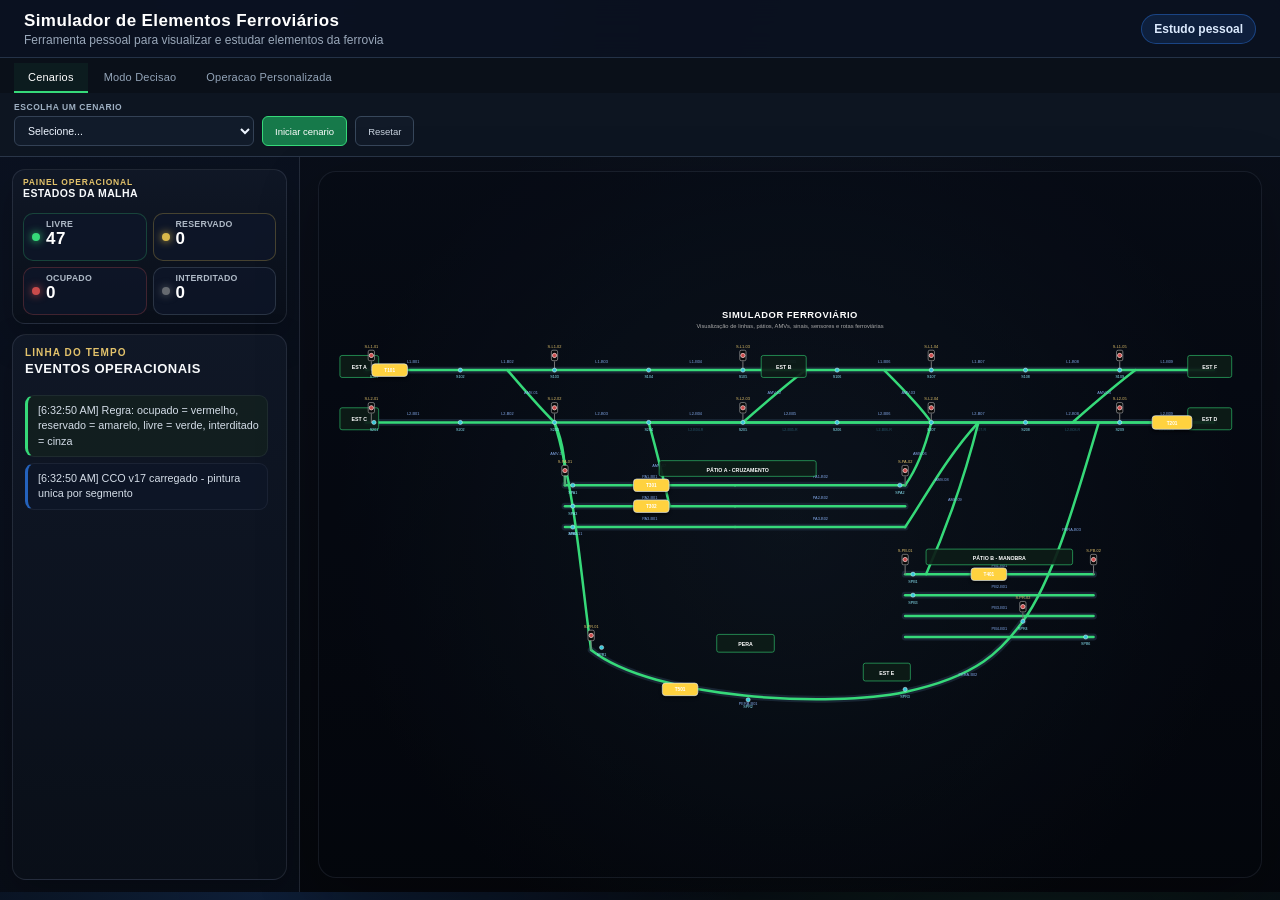
==== index.html @ 164c9b81 "Ajuste no layout de pera" ====
<!DOCTYPE html>
<html lang="pt-br">
<head>
  <meta charset="UTF-8">
  <meta name="viewport" content="width=device-width, initial-scale=1.0">
  <title>Simulador de Elementos Ferroviários</title>
  <link rel="stylesheet" href="./css/cco.css?v=51">
</head>
<body>
<header class="cco-header">
  <div class="brand-block">
    <h1>Simulador de Elementos Ferroviários</h1>
    <span class="subtitle">Ferramenta pessoal para visualizar e estudar elementos da ferrovia</span>
  </div>
  <div class="app-badge">Estudo pessoal</div>
</header>

<section class="operation-hub" aria-label="Modos de operacao">
  <nav class="mode-tabs" role="tablist" aria-label="Modos do simulador">
    <button type="button" class="mode-tab active" data-mode-tab="cenarios" role="tab" aria-selected="true">Cenarios</button>
    <button type="button" class="mode-tab" data-mode-tab="decisao" role="tab" aria-selected="false">Modo Decisao</button>
    <button type="button" class="mode-tab" data-mode-tab="livre" role="tab" aria-selected="false">Operacao Personalizada</button>
  </nav>

  <div class="mode-panel active" data-mode-panel="cenarios">
    <label class="operation-field operation-field--wide">
      <span>Escolha um cenario</span>
      <select id="scenario-select">
        <option value="">Selecione...</option>
        <option value="cruzamento">Encontro de trens</option>
        <option value="ultrapassagem">Linha dupla</option>
        <option value="falha_amv">Falha AMV</option>
        <option value="pera">Retorno pera</option>
        <option value="saida_patio">Saida patio livre</option>
        <option value="terminal">Manobra Patio B</option>
        <option value="manutencao">Janela manutencao</option>
        <option value="comboio_longo">Comboio longo</option>
        <option value="fila_terminal">Fila de recebimento no terminal</option>
        <option value="cruzamento_patio_b">Cruzamento e manobra no Patio B</option>
        <option value="circulacao_paralela">Circulacao paralela de cargas</option>
        <option value="regulacao_pera">Regulacao pela pera operacional</option>
      </select>
    </label>
    <button type="button" class="operation-primary" id="run-scenario">Iniciar cenario</button>
    <button type="button" class="operation-secondary" data-action="reset">Resetar</button>
  </div>

  <div class="mode-panel" data-mode-panel="decisao">
    <label class="operation-field operation-field--wide">
      <span>Escolha uma missao</span>
      <select id="mission-select">
        <option value="">Selecione...</option>
        <option value="cruzamento_decisao">Missao 1 - Encontro operacional no Patio A</option>
        <option value="prioridade_exportacao">Missao 2 - Prioridade de exportacao</option>
        <option value="falha_amv_decisao">Missao 3 - Falha de AMV e contingencia</option>
        <option value="janela_manutencao_decisao">Missao 4 - Janela de manutencao</option>
        <option value="fila_terminal_decisao">Missao 5 - Fila no terminal</option>
      </select>
    </label>
    <button type="button" class="operation-primary" id="run-mission">Iniciar missao</button>
    <button type="button" class="operation-secondary" data-action="reset-missao">Resetar missao</button>
  </div>

  <div class="mode-panel mode-panel--custom" data-mode-panel="livre">
    <div class="custom-intro">
      <strong>Operacao Personalizada</strong>
      <span>Configure dois trens, velocidade e rota. O despacho so comeca quando voce clicar em iniciar.</span>
    </div>
    <div class="custom-trains-grid">
      <fieldset class="custom-train-card">
        <legend>Trem 1</legend>
        <label class="operation-field"><span>Nome do trem</span><input id="custom-train-1-name" type="text" value="T201" maxlength="12"></label>
        <label class="operation-field"><span>Velocidade</span><select id="custom-train-1-speed"><option value="0.70">Lenta</option><option value="1" selected>Normal</option><option value="1.30">Rapida</option></select></label>
        <label class="operation-field operation-field--wide"><span>Rota</span><select id="custom-train-1-route"></select></label>
      </fieldset>
      <fieldset class="custom-train-card">
        <legend>Trem 2</legend>
        <label class="operation-field"><span>Nome do trem</span><input id="custom-train-2-name" type="text" value="T301" maxlength="12"></label>
        <label class="operation-field"><span>Velocidade</span><select id="custom-train-2-speed"><option value="0.70">Lenta</option><option value="1" selected>Normal</option><option value="1.30">Rapida</option></select></label>
        <label class="operation-field operation-field--wide"><span>Rota</span><select id="custom-train-2-route"></select></label>
      </fieldset>
    </div>
    <div class="custom-actions">
      <button type="button" class="operation-primary" id="run-custom-operation">Iniciar operacao</button>
      <button type="button" class="operation-secondary" id="reset-custom-operation">Limpar</button>
      <span id="custom-operation-message" role="status" aria-live="polite"></span>
    </div>
  </div>
</section>
<main class="cco-main">
  <aside class="event-console" aria-label="Eventos operacionais">
    <div class="console-summary">
      <div class="panel-title-row">
        <span class="panel-kicker">Painel operacional</span>
        <strong>Estados da malha</strong>
      </div>
      <div class="state-dashboard">
        <div class="state-card state-card--free"><div class="state-card-icon"></div><div><span class="state-card-label">Livre</span><strong id="state-count-free">0</strong></div></div>
        <div class="state-card state-card--reserved"><div class="state-card-icon"></div><div><span class="state-card-label">Reservado</span><strong id="state-count-reserved">0</strong></div></div>
        <div class="state-card state-card--busy"><div class="state-card-icon"></div><div><span class="state-card-label">Ocupado</span><strong id="state-count-busy">0</strong></div></div>
        <div class="state-card state-card--off"><div class="state-card-icon"></div><div><span class="state-card-label">Interditado</span><strong id="state-count-off">0</strong></div></div>
      </div>
      <div class="state-legend">
        <span><i class="state-dot state-free"></i> Bloco liberado para circulação</span>
        <span><i class="state-dot state-reserved"></i> Rota autorizada aguardando trem</span>
        <span><i class="state-dot state-busy"></i> Trem ocupando o bloco</span>
        <span><i class="state-dot state-off"></i> Falha, bloqueio ou manutenção</span>
      </div>
    </div>
    <div class="event-feed">
      <div class="panel-title-row">
        <span class="panel-kicker">Linha do tempo</span>
        <strong>Eventos operacionais</strong>
      </div>
      <ul id="event-list"></ul>
    </div>
  </aside>
<section class="synoptic-panel">
<svg id="cco-realista-svg" viewBox="0 0 1800 850" xmlns="http://www.w3.org/2000/svg">
  <defs>
    <filter id="glow-soft-green" x="-60%" y="-60%" width="220%" height="220%"><feGaussianBlur stdDeviation="1.2" result="blur"/><feMerge><feMergeNode in="blur"/><feMergeNode in="SourceGraphic"/></feMerge></filter>
    <filter id="glow-soft-red" x="-60%" y="-60%" width="220%" height="220%"><feGaussianBlur stdDeviation=".9" result="blur"/><feMerge><feMergeNode in="blur"/><feMergeNode in="SourceGraphic"/></feMerge></filter>
  </defs>
  <text x="900" y="30" text-anchor="middle" style="fill:#fff;font-size:18px;font-weight:bold;letter-spacing:1px">SIMULADOR FERROVIÁRIO</text>
  <text x="900" y="50" text-anchor="middle" style="fill:#aaa;font-size:11px">Visualização de linhas, pátios, AMVs, sinais, sensores e rotas ferroviárias</text>
  <g id="track-base-layer">
    <line class="track-base" x1="90" y1="130" x2="1710" y2="130"/>
    <line class="track-base" x1="90" y1="230" x2="1710" y2="230"/>
    <line class="track-base" x1="470" y1="350" x2="1120" y2="350"/>
    <line class="track-base" x1="470" y1="390" x2="1120" y2="390"/>
    <line class="track-base" x1="470" y1="430" x2="1120" y2="430"/>
    <line class="track-base" x1="1120" y1="520" x2="1480" y2="520"/>
    <line class="track-base" x1="1120" y1="560" x2="1480" y2="560"/>
    <line class="track-base" x1="1120" y1="600" x2="1480" y2="600"/>
    <line class="track-base" x1="1120" y1="640" x2="1480" y2="640"/>
    <path class="track-base" d="M 520 665 C 640 760, 980 775, 1120 745"/>
    <path class="track-base" d="M 1120 745 C 1260 715, 1305 665, 1345 610"/>
  </g>
  <g id="track-segments">
    <line id="SEG-L1-B01" class="segment" x1="90" y1="130" x2="270" y2="130"/><text class="block-label" x="180" y="116">L1-B01</text>
    <line id="SEG-L1-B02" class="segment" x1="270" y1="130" x2="450" y2="130"/><text class="block-label" x="360" y="116">L1-B02</text>
    <line id="SEG-L1-B03" class="segment" x1="450" y1="130" x2="630" y2="130"/><text class="block-label" x="540" y="116">L1-B03</text>
    <line id="SEG-L1-B04" class="segment" x1="630" y1="130" x2="810" y2="130"/><text class="block-label" x="720" y="116">L1-B04</text>
    <line id="SEG-L1-B05" class="segment" x1="810" y1="130" x2="990" y2="130"/><text class="block-label" x="900" y="116">L1-B05</text>
    <line id="SEG-L1-B06" class="segment" x1="990" y1="130" x2="1170" y2="130"/><text class="block-label" x="1080" y="116">L1-B06</text>
    <line id="SEG-L1-B07" class="segment" x1="1170" y1="130" x2="1350" y2="130"/><text class="block-label" x="1260" y="116">L1-B07</text>
    <line id="SEG-L1-B08" class="segment" x1="1350" y1="130" x2="1530" y2="130"/><text class="block-label" x="1440" y="116">L1-B08</text>
    <line id="SEG-L1-B09" class="segment" x1="1530" y1="130" x2="1710" y2="130"/><text class="block-label" x="1620" y="116">L1-B09</text>

    <line id="SEG-L2-B01" class="segment" x1="90" y1="230" x2="270" y2="230"/><text class="block-label" x="180" y="216">L2-B01</text>
    <line id="SEG-L2-B02" class="segment" x1="270" y1="230" x2="450" y2="230"/><text class="block-label" x="360" y="216">L2-B02</text>
    <line id="SEG-L2-B03" class="segment" x1="450" y1="230" x2="630" y2="230"/><text class="block-label" x="540" y="216">L2-B03</text>
    <line id="SEG-L2-B04" class="segment" x1="630" y1="230" x2="810" y2="230"/><text class="block-label" x="720" y="216">L2-B04</text>
    <line id="SEG-L2-B05" class="segment" x1="810" y1="230" x2="990" y2="230"/><text class="block-label" x="900" y="216">L2-B05</text>
    <line id="SEG-L2-B06" class="segment" x1="990" y1="230" x2="1170" y2="230"/><text class="block-label" x="1080" y="216">L2-B06</text>
    <line id="SEG-L2-B07" class="segment" x1="1170" y1="230" x2="1350" y2="230"/><text class="block-label" x="1260" y="216">L2-B07</text>
    <line id="SEG-L2-B08" class="segment" x1="1350" y1="230" x2="1530" y2="230"/><text class="block-label" x="1440" y="216">L2-B08</text>
    <line id="SEG-L2-B09" class="segment" x1="1530" y1="230" x2="1710" y2="230"/><text class="block-label" x="1620" y="216">L2-B09</text>

    <line id="SEG-PA1-B01" class="segment" x1="470" y1="350" x2="795" y2="350"/><text class="block-label" x="632" y="336">PA1-B01</text>
    <line id="SEG-PA1-B02" class="segment" x1="795" y1="350" x2="1120" y2="350"/><text class="block-label" x="958" y="336">PA1-B02</text>
    <line id="SEG-PA2-B01" class="segment" x1="470" y1="390" x2="795" y2="390"/><text class="block-label" x="632" y="376">PA2-B01</text>
    <line id="SEG-PA2-B02" class="segment" x1="795" y1="390" x2="1120" y2="390"/><text class="block-label" x="958" y="376">PA2-B02</text>
    <line id="SEG-PA3-B01" class="segment" x1="470" y1="430" x2="795" y2="430"/><text class="block-label" x="632" y="416">PA3-B01</text>
    <line id="SEG-PA3-B02" class="segment" x1="795" y1="430" x2="1120" y2="430"/><text class="block-label" x="958" y="416">PA3-B02</text>

    <line id="SEG-PB1-B01" class="segment" x1="1120" y1="520" x2="1480" y2="520"/><text class="block-label" x="1300" y="506">PB1-B01</text>
    <line id="SEG-PB2-B01" class="segment" x1="1120" y1="560" x2="1480" y2="560"/><text class="block-label" x="1300" y="546">PB2-B01</text>
    <line id="SEG-PB3-B01" class="segment" x1="1120" y1="600" x2="1480" y2="600"/><text class="block-label" x="1300" y="586">PB3-B01</text>
    <line id="SEG-PB4-B01" class="segment" x1="1120" y1="640" x2="1480" y2="640"/><text class="block-label" x="1300" y="626">PB4-B01</text>


    <!-- Segmentos reversos da Linha 2 para cenarios de cruzamento em sentido contrario -->
    <line id="SEG-L2-B04-R" class="segment reverse-segment" x1="810" y1="230" x2="630" y2="230"/><text class="block-label reverse-label" x="720" y="246">L2-B04-R</text>
    <line id="SEG-L2-B05-R" class="segment reverse-segment" x1="990" y1="230" x2="810" y2="230"/><text class="block-label reverse-label" x="900" y="246">L2-B05-R</text>
    <line id="SEG-L2-B06-R" class="segment reverse-segment" x1="1170" y1="230" x2="990" y2="230"/><text class="block-label reverse-label" x="1080" y="246">L2-B06-R</text>
    <line id="SEG-L2-B07-R" class="segment reverse-segment" x1="1350" y1="230" x2="1170" y2="230"/><text class="block-label reverse-label" x="1260" y="246">L2-B07-R</text>
    <line id="SEG-L2-B08-R" class="segment reverse-segment" x1="1530" y1="230" x2="1350" y2="230"/><text class="block-label reverse-label" x="1440" y="246">L2-B08-R</text>
    <line id="SEG-L2-B09-R" class="segment reverse-segment" x1="1710" y1="230" x2="1530" y2="230"/><text class="block-label reverse-label" x="1620" y="246">L2-B09-R</text>
    <path id="SEG-PERA-B01" class="segment" d="M 520 665 C 640 760, 980 775, 1120 745"/><text class="block-label" x="820" y="770">PERA-B01</text>
    <path id="SEG-PERA-B02" class="segment" d="M 1120 745 C 1260 715, 1305 665, 1345 610"/><text class="block-label" x="1240" y="715">PERA-B02</text>
    <path id="SEG-PERA-B03" class="segment" d="M 1345 610 C 1400 535, 1440 400, 1490 230"/><text class="block-label" x="1438" y="438">PERA-B03</text>
  </g>
  <g id="amv-layer">
    <path id="SEG-AMV-01" class="amv" d="M 360 130 C 390 165, 420 200, 450 230"/><text class="block-label" x="405" y="175">AMV-01</text>
    <path id="SEG-AMV-02" class="amv" d="M 810 230 C 850 195, 890 160, 930 130"/><text class="block-label" x="870" y="175">AMV-02</text>
    <path id="SEG-AMV-03" class="amv" d="M 1080 130 C 1115 165, 1150 200, 1170 230"/><text class="block-label" x="1126" y="175">AMV-03</text>
    <path id="SEG-AMV-04" class="amv" d="M 1440 230 C 1480 195, 1520 160, 1560 130"/><text class="block-label" x="1500" y="175">AMV-04</text>
    <path id="SEG-AMV-05" class="amv" d="M 450 230 C 470 275, 470 315, 470 350"/><text class="block-label" x="455" y="292">AMV-05</text>
    <path id="SEG-AMV-06" class="amv" d="M 1120 350 C 1145 315, 1160 270, 1170 230"/><text class="block-label" x="1148" y="292">AMV-06</text>
    <path id="SEG-AMV-07" class="amv" d="M 630 230 C 645 285, 660 345, 670 390"/><text class="block-label" x="650" y="315">AMV-07</text>
    <path id="SEG-AMV-08" class="amv" d="M 1120 430 C 1160 370, 1200 295, 1260 230"/><text class="block-label" x="1190" y="342">AMV-08</text>
    <path id="SEG-AMV-09" class="amv" d="M 1260 230 C 1235 330, 1200 430, 1160 520"/><text class="block-label" x="1215" y="380">AMV-09</text>
    <path id="SEG-AMV-11" class="amv" d="M 450 230 C 490 365, 500 520, 520 665"/><text class="block-label" x="490" y="445">AMV-11</text>
  </g>
  <g id="station-layer">
    <rect class="station-box" x="40" y="102" width="74" height="42"/><text class="station-text" x="77" y="128">EST A</text>
    <rect class="station-box" x="845" y="102" width="86" height="42"/><text class="station-text" x="888" y="128">EST B</text>
    <rect class="station-box" x="1660" y="102" width="84" height="42"/><text class="station-text" x="1702" y="128">EST F</text>
    <rect class="station-box" x="40" y="202" width="74" height="42"/><text class="station-text" x="77" y="228">EST C</text>
    <rect class="station-box" x="1660" y="202" width="84" height="42"/><text class="station-text" x="1702" y="228">EST D</text>
    <rect class="station-box" x="650" y="303" width="300" height="30"/><text class="station-text" x="800" y="324">PÁTIO A - CRUZAMENTO</text>
    <rect class="station-box" x="1160" y="472" width="280" height="30"/><text class="station-text" x="1300" y="493">PÁTIO B - MANOBRA</text>
    <rect class="station-box" x="760" y="635" width="110" height="34"/><text class="station-text" x="815" y="657">PERA</text>
    <rect class="station-box" x="1040" y="690" width="90" height="34"/><text class="station-text" x="1085" y="712">EST E</text>
  </g>
    <g id="signal-layer">
    <g transform="translate(100,102)"><line class="signal-mast" x1="0" y1="12" x2="0" y2="28"/><rect class="signal-head" x="-6" y="-10" width="12" height="20" rx="3"/><circle id="S-L1-01" class="signal-lamp" cx="0" cy="0" r="4"/><text class="signal-label" x="0" y="-15">S-L1-01</text></g>
    <g transform="translate(450,102)"><line class="signal-mast" x1="0" y1="12" x2="0" y2="28"/><rect class="signal-head" x="-6" y="-10" width="12" height="20" rx="3"/><circle id="S-L1-02" class="signal-lamp" cx="0" cy="0" r="4"/><text class="signal-label" x="0" y="-15">S-L1-02</text></g>
    <g transform="translate(810,102)"><line class="signal-mast" x1="0" y1="12" x2="0" y2="28"/><rect class="signal-head" x="-6" y="-10" width="12" height="20" rx="3"/><circle id="S-L1-03" class="signal-lamp" cx="0" cy="0" r="4"/><text class="signal-label" x="0" y="-15">S-L1-03</text></g>
    <g transform="translate(1170,102)"><line class="signal-mast" x1="0" y1="12" x2="0" y2="28"/><rect class="signal-head" x="-6" y="-10" width="12" height="20" rx="3"/><circle id="S-L1-04" class="signal-lamp" cx="0" cy="0" r="4"/><text class="signal-label" x="0" y="-15">S-L1-04</text></g>
    <g transform="translate(1530,102)"><line class="signal-mast" x1="0" y1="12" x2="0" y2="28"/><rect class="signal-head" x="-6" y="-10" width="12" height="20" rx="3"/><circle id="S-L1-05" class="signal-lamp" cx="0" cy="0" r="4"/><text class="signal-label" x="0" y="-15">S-L1-05</text></g>
    <g transform="translate(100,202)"><line class="signal-mast" x1="0" y1="12" x2="0" y2="28"/><rect class="signal-head" x="-6" y="-10" width="12" height="20" rx="3"/><circle id="S-L2-01" class="signal-lamp" cx="0" cy="0" r="4"/><text class="signal-label" x="0" y="-15">S-L2-01</text></g>
    <g transform="translate(450,202)"><line class="signal-mast" x1="0" y1="12" x2="0" y2="28"/><rect class="signal-head" x="-6" y="-10" width="12" height="20" rx="3"/><circle id="S-L2-02" class="signal-lamp" cx="0" cy="0" r="4"/><text class="signal-label" x="0" y="-15">S-L2-02</text></g>
    <g transform="translate(810,202)"><line class="signal-mast" x1="0" y1="12" x2="0" y2="28"/><rect class="signal-head" x="-6" y="-10" width="12" height="20" rx="3"/><circle id="S-L2-03" class="signal-lamp" cx="0" cy="0" r="4"/><text class="signal-label" x="0" y="-15">S-L2-03</text></g>
    <g transform="translate(1170,202)"><line class="signal-mast" x1="0" y1="12" x2="0" y2="28"/><rect class="signal-head" x="-6" y="-10" width="12" height="20" rx="3"/><circle id="S-L2-04" class="signal-lamp" cx="0" cy="0" r="4"/><text class="signal-label" x="0" y="-15">S-L2-04</text></g>
    <g transform="translate(1530,202)"><line class="signal-mast" x1="0" y1="12" x2="0" y2="28"/><rect class="signal-head" x="-6" y="-10" width="12" height="20" rx="3"/><circle id="S-L2-05" class="signal-lamp" cx="0" cy="0" r="4"/><text class="signal-label" x="0" y="-15">S-L2-05</text></g>
    <g transform="translate(470,322)"><line class="signal-mast" x1="0" y1="12" x2="0" y2="28"/><rect class="signal-head" x="-6" y="-10" width="12" height="20" rx="3"/><circle id="S-PA-01" class="signal-lamp" cx="0" cy="0" r="4"/><text class="signal-label" x="0" y="-15">S-PA-01</text></g>
    <g transform="translate(1120,322)"><line class="signal-mast" x1="0" y1="12" x2="0" y2="28"/><rect class="signal-head" x="-6" y="-10" width="12" height="20" rx="3"/><circle id="S-PA-02" class="signal-lamp" cx="0" cy="0" r="4"/><text class="signal-label" x="0" y="-15">S-PA-02</text></g>
    <g transform="translate(1120,492)"><line class="signal-mast" x1="0" y1="12" x2="0" y2="28"/><rect class="signal-head" x="-6" y="-10" width="12" height="20" rx="3"/><circle id="S-PB-01" class="signal-lamp" cx="0" cy="0" r="4"/><text class="signal-label" x="0" y="-15">S-PB-01</text></g>
    <g transform="translate(1480,492)"><line class="signal-mast" x1="0" y1="12" x2="0" y2="28"/><rect class="signal-head" x="-6" y="-10" width="12" height="20" rx="3"/><circle id="S-PB-02" class="signal-lamp" cx="0" cy="0" r="4"/><text class="signal-label" x="0" y="-15">S-PB-02</text></g>
    <g transform="translate(520,637)"><line class="signal-mast" x1="0" y1="12" x2="0" y2="28"/><rect class="signal-head" x="-6" y="-10" width="12" height="20" rx="3"/><circle id="S-PR-01" class="signal-lamp" cx="0" cy="0" r="4"/><text class="signal-label" x="0" y="-15">S-PR-01</text></g>
    <g transform="translate(1345,582)"><line class="signal-mast" x1="0" y1="12" x2="0" y2="28"/><rect class="signal-head" x="-6" y="-10" width="12" height="20" rx="3"/><circle id="S-PR-02" class="signal-lamp" cx="0" cy="0" r="4"/><text class="signal-label" x="0" y="-15">S-PR-02</text></g>
  </g>
  <g id="sensor-layer"></g>
  <script><![CDATA[
    const sg=document.currentScript.previousElementSibling;
    const pts=[[105,130,'S101'],[270,130,'S102'],[450,130,'S103'],[630,130,'S104'],[810,130,'S105'],[990,130,'S106'],[1170,130,'S107'],[1350,130,'S108'],[1530,130,'S109'],[105,230,'S201'],[270,230,'S202'],[450,230,'S203'],[630,230,'S204'],[810,230,'S205'],[990,230,'S206'],[1170,230,'S207'],[1350,230,'S208'],[1530,230,'S209'],[485,350,'SPA1'],[1110,350,'SPA2'],[485,390,'SPA3'],[485,430,'SPA5'],[1135,520,'SPB1'],[1135,560,'SPB3'],[1465,640,'SPB6'],[540,660,'SPR1'],[820,760,'SPR2'],[1120,740,'SPR3'],[1345,610,'SPR4']];
    pts.forEach(p=>{ const c=document.createElementNS('http://www.w3.org/2000/svg','circle'); c.setAttribute('class','sensor'); c.setAttribute('cx',p[0]); c.setAttribute('cy',p[1]); c.setAttribute('r','4'); const t=document.createElementNS('http://www.w3.org/2000/svg','text'); t.setAttribute('class','sensor-label'); t.setAttribute('x',p[0]); t.setAttribute('y',p[1]+16); t.textContent=p[2]; sg.append(c,t); });
  ]]></script>
  <g id="train-layer">
    <g id="TRAIN-T101" class="train freight-priority" transform="translate(135,130)">
      <rect class="train-loco" x="-34" y="-12" width="68" height="24" rx="6"/>
      <text class="train-text" x="0" y="4">T101</text>
    </g>
    <g id="TRAIN-T201" class="train freight-heavy" transform="translate(1630,230)">
      <rect class="train-loco" x="-38" y="-13" width="76" height="26" rx="6"/>
      <text class="train-text" x="0" y="4">T201</text>
    </g>
    <g id="TRAIN-T301" class="train freight-yard" transform="translate(635,350)">
      <rect class="train-loco" x="-34" y="-12" width="68" height="24" rx="6"/>
      <text class="train-text" x="0" y="4">T301</text>
    </g>
    <g id="TRAIN-T302" class="train freight-yard" transform="translate(635,390)">
      <rect class="train-loco" x="-34" y="-12" width="68" height="24" rx="6"/>
      <text class="train-text" x="0" y="4">T302</text>
    </g>
    <g id="TRAIN-T401" class="train freight-heavy" transform="translate(1280,520)">
      <rect class="train-loco" x="-34" y="-12" width="68" height="24" rx="6"/>
      <text class="train-text" x="0" y="4">T401</text>
    </g>
    <g id="TRAIN-T501" class="train freight-return" transform="translate(690,740)">
      <rect class="train-loco" x="-34" y="-12" width="68" height="24" rx="6"/>
      <text class="train-text" x="0" y="4">T501</text>
    </g>
  </g>
</svg>
</section>

</main>
<script src="./js/cco.js?v=51"></script>
<script src="./js/decisions.js?v=51"></script>
</body>
</html>
---- css/cco.css ----
* { margin: 0; padding: 0; box-sizing: border-box; }
:root{
  --bg:#060707; --panel:#101214; --panel2:#090a0b; --line-base:#16232c;
  --livre:#36d979; --reservado:#d9b84a; --ocupado:#c94b4b; --indisp:#666a70;
  --sensor:#37c7d9; --txt:#e8ecef; --muted:#9aa6ad;
}
body { background: var(--bg); color: var(--txt); font-family: "Segoe UI", Inter, Arial, sans-serif; overflow:hidden; }
.cco-header { height:44px; background:#0d0f10; border-bottom:1px solid #30363a; display:flex; align-items:center; justify-content:space-between; padding:0 18px; }
.cco-header h1 { font-size:15px; letter-spacing:1.2px; color:#fff; }
.status-indicator { color:var(--livre); font-size:12px; }
.cco-main { display:flex; height:calc(100vh - 44px); }
.synoptic-panel { flex:1; background:radial-gradient(circle at center,#101415 0%,#050606 72%); display:flex; align-items:center; justify-content:center; padding:10px; }
.side-panel { width:340px; background:#101112; border-left:1px solid #30363a; padding:14px; overflow-y:auto; }
.side-panel h2 { font-size:13px; color:#e2c26b; margin:0 0 10px; letter-spacing:1px; }
.info-box { border:1px solid #30363a; background:#090a0b; padding:10px; margin-bottom:12px; border-radius:5px; font-size:11px; color:#cfd6da; line-height:1.45; }
#cco-realista-svg { width:100%; max-height:calc(100vh - 70px); }
.btn-realista { width:100%; margin:4px 0; padding:7px 8px; background:#123044; border:1px solid #2f81c7; color:#fff; font-family:Consolas, monospace; font-size:11px; border-radius:4px; cursor:pointer; text-align:left; }
.btn-realista:hover { background:#18435f; }
.track-base{ stroke:var(--line-base); stroke-width:11; stroke-linecap:round; stroke-linejoin:round; fill:none; opacity:.95; }
.track-sleeper{ stroke:#293942; stroke-width:1.2; opacity:.55; }
.segment{ stroke:var(--livre); stroke-width:4.8; stroke-linecap:round; stroke-linejoin:round; fill:none; filter:url(#glow-soft-green); transition:stroke .18s, stroke-width .18s, opacity .18s; }
.segment.reserved{ stroke:var(--reservado); stroke-width:5.8; filter:none; }
.segment.occupied{ stroke:var(--ocupado); stroke-width:6.4; filter:url(#glow-soft-red); }
.segment.unavailable{ stroke:var(--indisp); stroke-width:5.4; filter:none; stroke-dasharray:10 7; opacity:.72; }
.amv{ stroke:#c99d39; stroke-width:4.8; stroke-linecap:round; stroke-linejoin:round; fill:none; filter:none; transition:stroke .18s, stroke-width .18s; }
.amv.reserved{ stroke:var(--reservado); stroke-width:5.8; }
.amv.occupied{ stroke:var(--ocupado); stroke-width:6.4; filter:url(#glow-soft-red); }
.amv.failed,.amv.unavailable{ stroke:var(--indisp); stroke-width:5.4; stroke-dasharray:9 7; opacity:.75; }
.block-label{ fill:#8fb8ff; font-size:8px; text-anchor:middle; }
.signal-lamp{ fill:#8e2f2f; stroke:#fff; stroke-width:.8; }
.signal-lamp.green{ fill:var(--livre); filter:url(#glow-soft-green); }
.signal-lamp.yellow{ fill:var(--reservado); }
.signal-lamp.red{ fill:var(--ocupado); filter:url(#glow-soft-red); }
.signal-mast{ stroke:#747474; stroke-width:2; stroke-linecap:round; }
.signal-head{ fill:#0a0a0a; stroke:#ccc; stroke-width:1; }
.signal-label{ fill:#e2c26b; font-size:7.5px; text-anchor:middle; }
.sensor{ fill:var(--sensor); stroke:#fff; stroke-width:.8; }
.sensor.active{ fill:var(--ocupado); filter:url(#glow-soft-red); }
.sensor-label{ fill:#8feeff; font-size:7px; text-anchor:middle; }
.train-tag{ fill:#182232; stroke:#fff; stroke-width:1; rx:3; filter:drop-shadow(0 1px 2px rgba(0,0,0,.8)); }
.train-tag.priority{ fill:#0b5a97; }.train-tag.freight{ fill:#2c663d; }.train-tag.yard{ fill:#8a510f; }.train-tag.return{ fill:#654082; }
.train-text{ fill:#fff; font-size:10px; text-anchor:middle; font-weight:bold; pointer-events:none; }
.station-box{ fill:#111b16; stroke:var(--livre); stroke-width:1.2; rx:4; opacity:.92; }
.station-text{ fill:#fff; font-size:10px; text-anchor:middle; font-weight:bold; }
.scenario-box{ fill:#08090a; stroke:#3f474c; stroke-width:1; rx:6; }
.scenario-title{ fill:#e2c26b; font-size:13px; font-weight:bold; }
.scenario-text{ fill:#fff; font-size:11px; cursor:pointer; }
.legend-title{ fill:#fff; font-size:12px; font-weight:bold; }.legend-text{ fill:#ddd; font-size:9px; }


/* ===== Layout moderno v19 ===== */
body {
  background:
    radial-gradient(circle at 20% 0%, rgba(47,129,247,.16), transparent 36%),
    radial-gradient(circle at 80% 12%, rgba(54,217,121,.08), transparent 30%),
    #070b12;
  color: var(--txt);
  font-family: "Segoe UI", Inter, Arial, sans-serif;
  overflow:hidden;
}
.cco-header {
  height:58px;
  background:rgba(11,18,32,.94);
  border-bottom:1px solid #243247;
  display:flex;
  align-items:center;
  justify-content:space-between;
  padding:0 24px;
  backdrop-filter:blur(14px);
}
.brand-block{display:flex;flex-direction:column;gap:2px;}
.cco-header h1{font-size:17px;letter-spacing:.4px;color:#fff;font-weight:700;}
.cco-header .subtitle{color:#9aa8ba;font-size:12px;}
.app-badge{color:#dbeafe;background:rgba(47,129,247,.14);border:1px solid rgba(47,129,247,.38);border-radius:999px;padding:7px 12px;font-size:12px;font-weight:600;}
.scenario-tabs{height:58px;display:flex;align-items:center;gap:10px;padding:8px 20px;background:rgba(9,14,25,.92);border-bottom:1px solid #243247;overflow-x:auto;}
.scenario-tabs .tab-label{color:#9aa8ba;font-size:11px;font-weight:700;letter-spacing:.9px;text-transform:uppercase;margin-right:4px;white-space:nowrap;}
.scenario-tabs button{height:38px;border:1px solid rgba(148,163,184,.18);border-radius:12px;background:linear-gradient(180deg,#172033 0%,#111827 100%);color:#e5eefc;cursor:pointer;font-size:13px;font-weight:650;padding:0 15px;white-space:nowrap;transition:transform .16s ease,background .16s ease,border-color .16s ease,box-shadow .16s ease;}
.scenario-tabs button:hover{transform:translateY(-1px);border-color:rgba(47,129,247,.65);background:linear-gradient(180deg,#1d3152 0%,#17325c 100%);box-shadow:0 8px 24px rgba(47,129,247,.14);}
.scenario-tabs button.active{border-color:rgba(54,217,121,.72);background:linear-gradient(180deg,#123525 0%,#0f2a22 100%);color:#d8ffe7;}
.scenario-tabs button.reset-tab{margin-left:auto;color:#fecaca;border-color:rgba(201,75,75,.45);background:linear-gradient(180deg,#331a20 0%,#221018 100%);}
.cco-main{display:grid;height:calc(100vh - 116px);grid-template-rows:minmax(0,1fr) 120px;}
.synoptic-panel{min-height:0;background:linear-gradient(180deg,rgba(15,23,42,.45),rgba(3,7,18,.18)),radial-gradient(circle at center,#121b22 0%,#05070b 74%);display:flex;align-items:center;justify-content:center;padding:14px 18px 10px;}
.side-panel{display:none;}
#cco-realista-svg{width:100%;height:100%;max-height:100%;border:1px solid rgba(148,163,184,.12);border-radius:18px;background:rgba(2,6,12,.28);box-shadow:0 18px 60px rgba(0,0,0,.28);}
.event-console{display:grid;grid-template-columns:250px minmax(0,1fr);gap:14px;padding:12px 18px 14px;background:rgba(8,13,23,.96);border-top:1px solid #243247;}
.console-summary,.event-feed{background:rgba(17,24,39,.78);border:1px solid rgba(148,163,184,.14);border-radius:14px;padding:12px 14px;min-width:0;}
.console-summary strong,.event-feed strong{display:block;color:#f8fafc;font-size:12px;letter-spacing:.6px;text-transform:uppercase;margin-bottom:7px;}
.state-grid{display:grid;grid-template-columns:1fr 1fr;gap:6px 10px;font-size:12px;color:#9aa8ba;}
.state-dot{width:9px;height:9px;border-radius:999px;display:inline-block;margin-right:6px;vertical-align:middle;}
.state-free{background:var(--livre);}.state-reserved{background:var(--reservado);}.state-busy{background:var(--ocupado);}.state-off{background:var(--indisp);}
#event-list{list-style:none;display:grid;gap:4px;max-height:68px;overflow-y:auto;padding-right:8px;margin:0;}
#event-list li{color:#cbd5e1;font-size:11px;line-height:1.35;font-family:"Segoe UI",Inter,Arial,sans-serif;}
@media (max-width:900px){.cco-header{padding:0 14px}.cco-header h1{font-size:14px}.app-badge{display:none}.cco-main{grid-template-rows:minmax(0,1fr) 150px}.event-console{grid-template-columns:1fr}.console-summary{display:none}.scenario-tabs button.reset-tab{margin-left:0}}


/* ===== Revisao v21 - legibilidade preservada e malha de carga ajustada ===== */
#legend-layer {
    display: none !important;
}

.scenario-tabs {
    gap: 7px;
}

.scenario-tabs button {
    height: 32px;
    font-size: 10.5px;
    padding: 0 10px;
    border-radius: 9px;
}

.amv {
    stroke-width: 5.2px;
    opacity: .96;
}

.train {
    filter: drop-shadow(0 3px 3px rgba(0,0,0,.75));
}

.train-loco {
    fill: #1c4e80;
    stroke: #dbeafe;
    stroke-width: 1.1px;
}

.train-cab {
    fill: #2f81f7;
    stroke: #dbeafe;
    stroke-width: .8px;
}

.train-wagon {
    fill: #334155;
    stroke: #cbd5e1;
    stroke-width: .8px;
}

.freight-heavy .train-loco {
    fill: #245c32;
}

.freight-yard .train-loco {
    fill: #915b17;
}

.freight-return .train-loco {
    fill: #6d4a96;
}

.freight-priority .train-loco {
    fill: #1c4e80;
}

.train-text {
    fill: #fff;
    font-size: 9px;
    text-anchor: middle;
    font-weight: 800;
    pointer-events: none;
}


/* ===== Revisao v23 - sinoptico ferroviario redesenhado ===== */
.track-base {
    stroke: #182533;
    stroke-width: 13px;
    stroke-linecap: round;
    stroke-linejoin: round;
    opacity: .96;
}

.segment {
    stroke-width: 5.1px;
}

.amv {
    stroke-width: 5.1px;
    stroke-linecap: round;
    stroke-linejoin: round;
    fill: none;
}

.block-label {
    font-size: 7.4px;
    opacity: .9;
}

.station-box {
    fill: #0d1c17;
    stroke-width: 1.2px;
}

.train-loco {
    stroke-width: 1.2px;
}


/* ===== Revisao v24 - cenarios reorganizados ===== */
.scenario-tabs button {
    font-size: 10.2px;
}


/* ===== Revisao v25 - cruzamento Patio A ===== */
.scenario-tabs button[data-scenario="cruzamento"] {
    border-color: rgba(217,184,74,.55);
}


/* ===== Revisao v26 - cruzamento operacional ===== */
.scenario-tabs button[data-scenario="cruzamento"] {
    border-color: rgba(54,217,121,.62);
}


/* ===== Revisao v28 - cruzamento real ===== */
.reverse-segment {
    opacity: .96;
}

.reverse-label {
    fill: #5dd7ff;
    font-size: 6.8px;
    opacity: .58;
}

.scenario-tabs button[data-scenario="cruzamento"] {
    border-color: rgba(93,215,255,.75);
    color: #e0f7ff;
}


/* ===== Revisao v29 - encontro de trens ===== */
.reverse-segment {
    opacity: .96;
}

.reverse-label {
    fill: #5dd7ff;
    font-size: 6.8px;
    opacity: .58;
}

.scenario-tabs button[data-scenario="cruzamento"] {
    border-color: rgba(93,215,255,.82);
    color: #e0f7ff;
}

/* ===== Layout v30 - eventos operacionais na esquerda e estados visuais ===== */
.cco-main{display:grid;grid-template-columns:330px minmax(0,1fr);grid-template-rows:minmax(0,1fr);height:calc(100vh - 116px);min-height:0;background:radial-gradient(circle at 0% 30%,rgba(47,129,247,.12),transparent 34%),radial-gradient(circle at 100% 10%,rgba(54,217,121,.08),transparent 30%),#05070b;}
.event-console{display:flex;flex-direction:column;gap:14px;min-width:0;min-height:0;padding:14px;background:linear-gradient(180deg,rgba(11,18,32,.98),rgba(8,13,23,.98));border-right:1px solid rgba(148,163,184,.18);border-top:0;overflow:hidden;}
.synoptic-panel{min-width:0;min-height:0;padding:14px 18px;}
.console-summary,.event-feed{background:linear-gradient(180deg,rgba(17,24,39,.92),rgba(10,15,25,.92));border:1px solid rgba(148,163,184,.16);border-radius:16px;padding:14px;min-width:0;box-shadow:0 14px 36px rgba(0,0,0,.22);}
.console-summary{flex:0 0 auto;}.event-feed{flex:1 1 auto;min-height:0;display:flex;flex-direction:column;}
.panel-title-row{display:flex;flex-direction:column;gap:3px;margin-bottom:12px;}.panel-title-row strong{display:block;color:#f8fafc;font-size:13px;letter-spacing:.5px;text-transform:uppercase;}.panel-kicker{color:#e2c26b;font-size:10px;font-weight:800;letter-spacing:1.1px;text-transform:uppercase;}
.state-dashboard{display:grid;grid-template-columns:1fr 1fr;gap:10px;}.state-card{position:relative;display:flex;align-items:center;gap:9px;min-height:68px;padding:10px;overflow:hidden;border-radius:14px;border:1px solid rgba(148,163,184,.14);background:rgba(15,23,42,.72);}.state-card::after{content:"";position:absolute;inset:auto -18px -24px auto;width:70px;height:70px;border-radius:999px;opacity:.12;}.state-card-icon{width:14px;height:14px;border-radius:999px;flex:0 0 auto;box-shadow:0 0 18px currentColor;}.state-card-label{display:block;margin-bottom:3px;color:#aeb9c6;font-size:10.5px;font-weight:700;text-transform:uppercase;letter-spacing:.4px;}.state-card strong{display:block;color:#fff;font-size:23px;line-height:1;font-weight:850;}
.state-card--free{color:var(--livre);border-color:rgba(54,217,121,.24);}.state-card--free::after,.state-card--free .state-card-icon{background:var(--livre);}.state-card--reserved{color:var(--reservado);border-color:rgba(217,184,74,.28);}.state-card--reserved::after,.state-card--reserved .state-card-icon{background:var(--reservado);}.state-card--busy{color:var(--ocupado);border-color:rgba(201,75,75,.28);}.state-card--busy::after,.state-card--busy .state-card-icon{background:var(--ocupado);}.state-card--off{color:var(--indisp);border-color:rgba(148,163,184,.22);}.state-card--off::after,.state-card--off .state-card-icon{background:var(--indisp);}
.state-legend{display:grid;gap:7px;margin-top:13px;padding-top:12px;border-top:1px solid rgba(148,163,184,.12);}.state-legend span{color:#aab5c2;font-size:11px;line-height:1.35;}.state-dot{width:9px;height:9px;border-radius:999px;display:inline-block;margin-right:7px;vertical-align:-1px;}.state-free{background:var(--livre);}.state-reserved{background:var(--reservado);}.state-busy{background:var(--ocupado);}.state-off{background:var(--indisp);}
#event-list{list-style:none;display:flex;flex-direction:column;gap:7px;flex:1 1 auto;min-height:0;max-height:none;overflow-y:auto;margin:0;padding:0 6px 0 0;}#event-list li{position:relative;color:#d4dde8;font-size:11.2px;line-height:1.42;padding:8px 9px 8px 12px;border:1px solid rgba(148,163,184,.10);border-left:3px solid rgba(47,129,247,.72);border-radius:10px;background:rgba(15,23,42,.58);}#event-list li:first-child{border-left-color:var(--livre);background:rgba(20,35,30,.66);}#event-list::-webkit-scrollbar{width:7px;}#event-list::-webkit-scrollbar-track{background:rgba(15,23,42,.7);border-radius:999px;}#event-list::-webkit-scrollbar-thumb{background:rgba(148,163,184,.28);border-radius:999px;}#event-list::-webkit-scrollbar-thumb:hover{background:rgba(148,163,184,.45);}
@media (max-width:1100px){.cco-main{grid-template-columns:280px minmax(0,1fr);}.event-console{padding:12px;}.state-dashboard{grid-template-columns:1fr;}}
@media (max-width:800px){body{overflow:auto;}.cco-main{height:auto;min-height:calc(100vh - 116px);grid-template-columns:1fr;grid-template-rows:auto minmax(520px,1fr);}.event-console{order:2;border-right:0;border-top:1px solid rgba(148,163,184,.18);max-height:420px;}.synoptic-panel{order:1;min-height:520px;}}

/* ===== Revisao v31 - estados compactos no painel esquerdo ===== */
.cco-main{grid-template-columns:300px minmax(0,1fr);}
.event-console{gap:10px;padding:12px;}
.console-summary{padding:10px 12px;border-radius:14px;}
.event-feed{padding:12px;border-radius:14px;}
.console-summary .panel-title-row{margin-bottom:8px;gap:1px;}
.console-summary .panel-kicker{font-size:9px;letter-spacing:.9px;}
.console-summary .panel-title-row strong{font-size:11px;letter-spacing:.4px;}
.state-dashboard{grid-template-columns:1fr;gap:6px;}
.state-card{min-height:34px;padding:7px 9px;border-radius:10px;gap:8px;}
.state-card::after{display:none;}
.state-card-icon{width:9px;height:9px;box-shadow:0 0 10px currentColor;}
.state-card>div:last-child{width:100%;display:flex;align-items:center;justify-content:space-between;gap:8px;}
.state-card-label{margin:0;font-size:10px;letter-spacing:.35px;}
.state-card strong{font-size:17px;line-height:1;}
.state-legend{display:none;}
#event-list{gap:6px;}
#event-list li{font-size:10.8px;padding:7px 8px 7px 10px;border-radius:9px;}
@media (max-width:1100px){.cco-main{grid-template-columns:270px minmax(0,1fr);}.state-dashboard{grid-template-columns:1fr;}}

/* ===== Revisao v32 - estados 2x2 com altura reduzida ===== */
.console-summary{padding:8px 10px;border-radius:13px;}
.console-summary .panel-title-row{margin-bottom:7px;gap:0;}
.console-summary .panel-kicker{font-size:8.5px;letter-spacing:.8px;line-height:1.05;}
.console-summary .panel-title-row strong{font-size:10.5px;line-height:1.15;}
.state-dashboard{grid-template-columns:1fr 1fr;gap:6px;}
.state-card{min-height:42px;padding:6px 8px;border-radius:10px;gap:6px;}
.state-card-icon{width:8px;height:8px;box-shadow:0 0 8px currentColor;}
.state-card>div:last-child{display:flex;flex-direction:column;align-items:flex-start;justify-content:center;gap:2px;}
.state-card-label{font-size:8.8px;line-height:1;letter-spacing:.25px;}
.state-card strong{font-size:17px;line-height:.95;}
.state-legend{display:none!important;}
@media (max-width:1100px){.state-dashboard{grid-template-columns:1fr 1fr;}}

/* ===== Revisao v35 - preserva modo decisao e evita camada reversa mascarando a Linha 2 ===== */
/* Os segmentos reversos ficam sobre a Linha 2 no SVG. Quando estão livres, não podem esconder a cor real dos blocos diretos. */
.reverse-segment{opacity:.18!important;stroke-width:2.2px!important;filter:none!important;}
.reverse-segment.reserved{opacity:1!important;stroke-width:5.8px!important;}
.reverse-segment.occupied{opacity:1!important;stroke-width:6.5px!important;}
.reverse-segment.unavailable,.reverse-segment.failed{opacity:.75!important;stroke-width:5.4px!important;}
.reverse-label{opacity:.35!important;}

/* ===== Revisao v36 - modo decisao fixo no HTML ===== */
.cco-main{height:calc(100vh - 165px);}
.decisao-tabs{min-height:49px;}
@media (max-width:800px){.cco-main{min-height:calc(100vh - 165px);}}


/* ===== Revisao v43 - sem mascaramento dos segmentos reversos ===== */
.reverse-segment:not(.reserved):not(.occupied):not(.unavailable):not(.failed){
  opacity:0!important;
  stroke-opacity:0!important;
  stroke-width:0!important;
  filter:none!important;
  pointer-events:none!important;
}
.reverse-segment.occupied{stroke:var(--ocupado)!important;stroke-width:7.5px!important;filter:url(#glow-soft-red)!important;opacity:1!important;stroke-opacity:1!important;}
.reverse-segment.reserved{stroke:var(--reservado)!important;stroke-width:6.3px!important;filter:none!important;opacity:1!important;stroke-opacity:1!important;}


/* ===== Revisao v46 - central de modos com listas suspensas ===== */
.operation-hub{background:#0b111b;border-bottom:1px solid #293548;box-shadow:0 8px 22px rgba(0,0,0,.22)}
.mode-tabs{display:flex;align-items:center;gap:4px;padding:10px 18px 0;background:#0a1019}
.mode-tab{appearance:none;border:0;border-bottom:3px solid transparent;background:transparent;color:#93a4b8;padding:11px 18px;font:700 12px/1.1 inherit;letter-spacing:.2px;cursor:pointer}
.mode-tab:hover{color:#fff}.mode-tab.active{color:#fff;border-bottom-color:#36d979;background:rgba(54,217,121,.06)}
.mode-panel{display:none;align-items:end;gap:10px;padding:14px 18px 16px;background:#0d1521}
.mode-panel.active{display:flex}.mode-panel--custom.active{display:block}
.operation-field{display:flex;flex-direction:column;gap:6px;min-width:150px}.operation-field--wide{min-width:310px}
.operation-field span{color:#9fb0c3;font-size:10px;font-weight:700;text-transform:uppercase;letter-spacing:.7px}
.operation-field select,.operation-field input{height:38px;border:1px solid #334155;border-radius:8px;background:#111b2a;color:#eef5ff;padding:0 11px;font:600 12px inherit;outline:none}
.operation-field select:focus,.operation-field input:focus{border-color:#36d979;box-shadow:0 0 0 3px rgba(54,217,121,.12)}
.operation-primary,.operation-secondary{height:38px;border-radius:8px;padding:0 16px;font:700 11px inherit;cursor:pointer}
.operation-primary{background:#16794a;border:1px solid #36d979;color:#fff}.operation-primary:hover{background:#1a8b55}
.operation-secondary{background:#111a28;border:1px solid #37475b;color:#cbd5e1}.operation-secondary:hover{border-color:#7b8ca2;color:#fff}
.custom-intro{display:flex;align-items:baseline;gap:12px;margin-bottom:12px}.custom-intro strong{color:#fff;font-size:13px}.custom-intro span{color:#90a0b4;font-size:11px}
.custom-trains-grid{display:grid;grid-template-columns:1fr 1fr;gap:12px}.custom-train-card{display:grid;grid-template-columns:1fr 170px 1.4fr;gap:10px;border:1px solid #2b3a4e;border-radius:10px;background:#101927;padding:12px}.custom-train-card legend{color:#73e6a5;font-size:11px;font-weight:800;padding:0 6px}
.custom-actions{display:flex;align-items:center;gap:10px;margin-top:12px}#custom-operation-message{color:#f3cf66;font-size:11px}
@media(max-width:1050px){.custom-trains-grid{grid-template-columns:1fr}.custom-train-card{grid-template-columns:1fr 150px 1.2fr}}
@media(max-width:720px){.mode-tabs{overflow-x:auto}.mode-tab{white-space:nowrap}.mode-panel.active{align-items:stretch;flex-direction:column}.operation-field--wide{min-width:0}.custom-train-card{grid-template-columns:1fr}.custom-intro{align-items:flex-start;flex-direction:column}}


/* ===== Revisao v47 - controles compactos ===== */
.operation-hub{box-shadow:0 4px 12px rgba(0,0,0,.18)}
.mode-tabs{gap:2px;padding:5px 14px 0}
.mode-tab{padding:8px 14px;font-size:11px;border-bottom-width:2px}
.mode-panel{gap:8px;padding:9px 14px 10px}
.operation-field{gap:4px;min-width:120px}
.operation-field--wide{min-width:240px}
.operation-field span{font-size:8.5px;letter-spacing:.55px}
.operation-field select,.operation-field input{height:30px;border-radius:6px;padding:0 9px;font-size:10.5px}
.operation-primary,.operation-secondary{height:30px;border-radius:6px;padding:0 12px;font-size:9.5px}
.custom-intro{gap:9px;margin-bottom:7px}
.custom-intro strong{font-size:11px}
.custom-intro span{font-size:9.5px}
.custom-trains-grid{gap:8px}
.custom-train-card{grid-template-columns:130px 130px minmax(210px,1fr);gap:8px;border-radius:8px;padding:7px 9px}
.custom-train-card legend{font-size:9.5px;padding:0 5px}
.custom-actions{gap:8px;margin-top:8px}
#custom-operation-message{font-size:9.5px}
@media(max-width:1050px){
  .custom-trains-grid{grid-template-columns:1fr 1fr}
  .custom-train-card{grid-template-columns:1fr}
}
@media(max-width:780px){
  .custom-trains-grid{grid-template-columns:1fr}
}
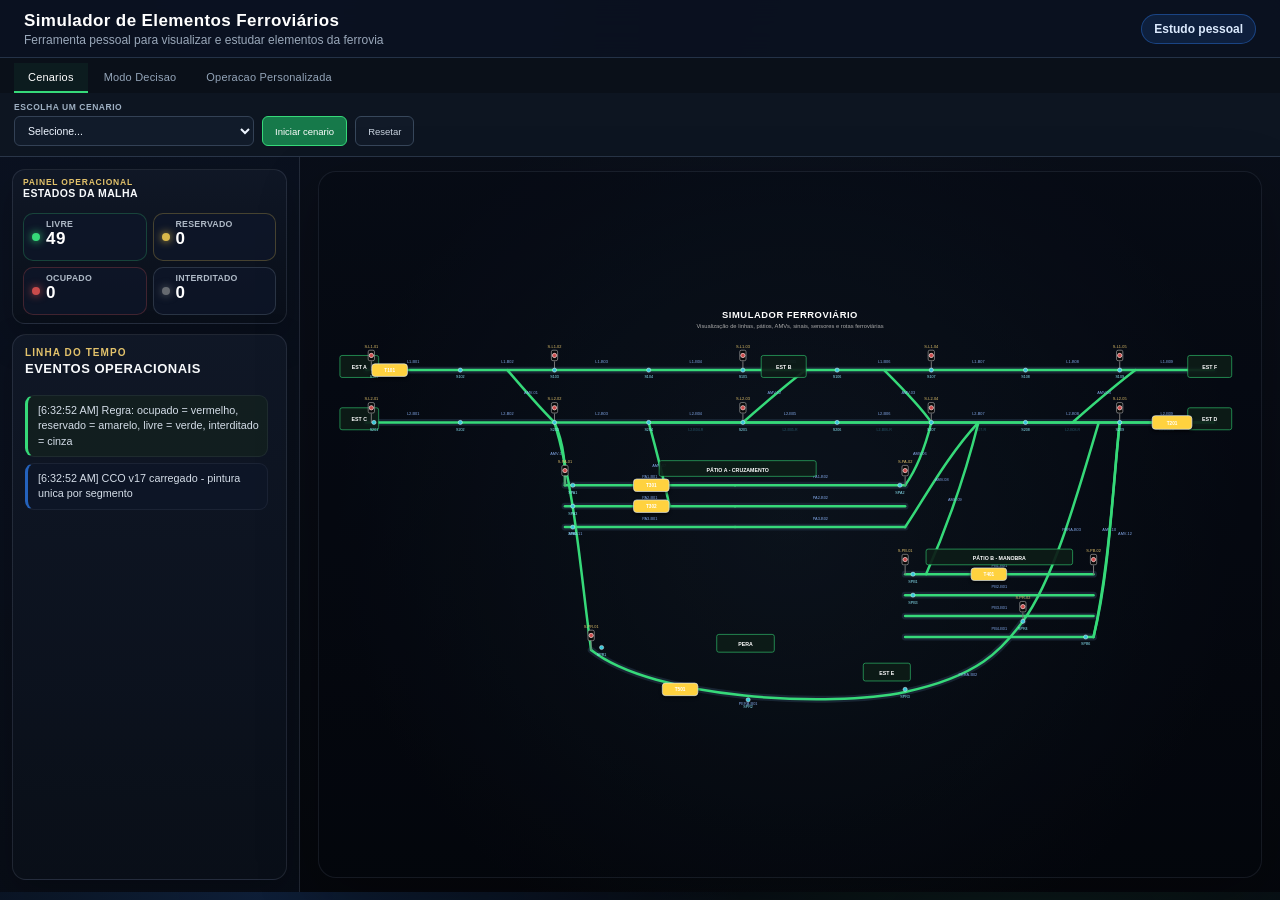
==== commit 72a3296a: "Ajuste linhas sendo ocupadas duplamente" ====
--- a/index.html
+++ b/index.html
@@ -4,7 +4,7 @@
   <meta charset="UTF-8">
   <meta name="viewport" content="width=device-width, initial-scale=1.0">
   <title>Simulador de Elementos Ferroviários</title>
-  <link rel="stylesheet" href="./css/cco.css?v=51">
+  <link rel="stylesheet" href="./css/cco.css?v=52">
 </head>
 <body>
 <header class="cco-header">
@@ -191,7 +191,9 @@
     <path id="SEG-AMV-07" class="amv" d="M 630 230 C 645 285, 660 345, 670 390"/><text class="block-label" x="650" y="315">AMV-07</text>
     <path id="SEG-AMV-08" class="amv" d="M 1120 430 C 1160 370, 1200 295, 1260 230"/><text class="block-label" x="1190" y="342">AMV-08</text>
     <path id="SEG-AMV-09" class="amv" d="M 1260 230 C 1235 330, 1200 430, 1160 520"/><text class="block-label" x="1215" y="380">AMV-09</text>
+    <path id="SEG-AMV-10" class="amv" d="M 1480 640 C 1510 520, 1515 370, 1530 230"/><text class="block-label" x="1510" y="438">AMV-10</text>
     <path id="SEG-AMV-11" class="amv" d="M 450 230 C 490 365, 500 520, 520 665"/><text class="block-label" x="490" y="445">AMV-11</text>
+    <path id="SEG-AMV-12" class="amv" d="M 1480 640 C 1508 515, 1516 372, 1530 230"/><text class="block-label" x="1540" y="445">AMV-12</text>
   </g>
   <g id="station-layer">
     <rect class="station-box" x="40" y="102" width="74" height="42"/><text class="station-text" x="77" y="128">EST A</text>
@@ -258,7 +260,7 @@
 </section>
 
 </main>
-<script src="./js/cco.js?v=51"></script>
-<script src="./js/decisions.js?v=51"></script>
+<script src="./js/cco.js?v=52"></script>
+<script src="./js/decisions.js?v=52"></script>
 </body>
 </html>
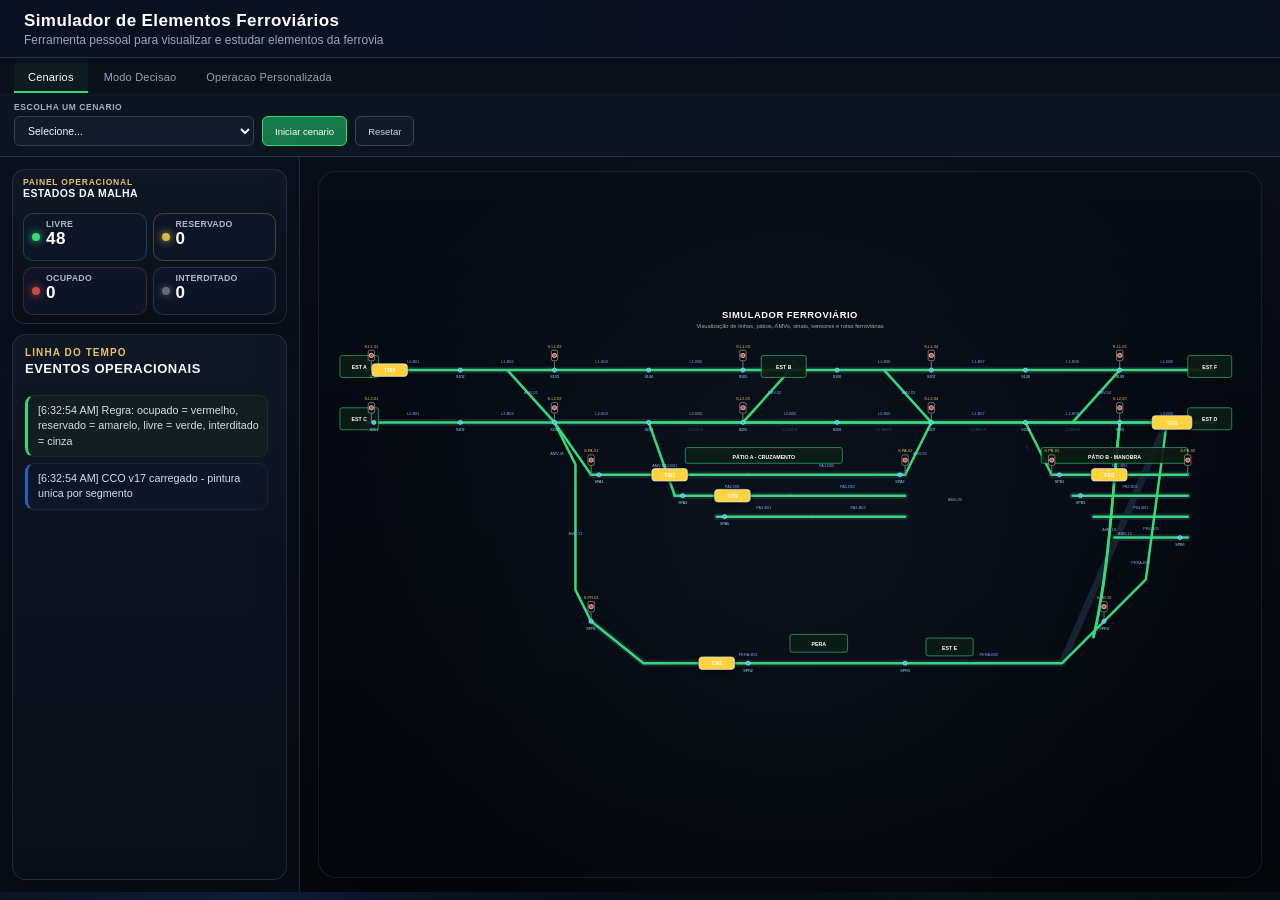
==== commit 2cb52009: "cenários + realista" ====
--- a/index.html
+++ b/index.html
@@ -4,7 +4,7 @@
   <meta charset="UTF-8">
   <meta name="viewport" content="width=device-width, initial-scale=1.0">
   <title>Simulador de Elementos Ferroviários</title>
-  <link rel="stylesheet" href="./css/cco.css?v=52">
+  <link rel="stylesheet" href="./css/cco.css?v=56">
 </head>
 <body>
 <header class="cco-header">
@@ -12,7 +12,6 @@
     <h1>Simulador de Elementos Ferroviários</h1>
     <span class="subtitle">Ferramenta pessoal para visualizar e estudar elementos da ferrovia</span>
   </div>
-  <div class="app-badge">Estudo pessoal</div>
 </header>
 
 <section class="operation-hub" aria-label="Modos de operacao">
@@ -126,15 +125,15 @@
   <g id="track-base-layer">
     <line class="track-base" x1="90" y1="130" x2="1710" y2="130"/>
     <line class="track-base" x1="90" y1="230" x2="1710" y2="230"/>
-    <line class="track-base" x1="470" y1="350" x2="1120" y2="350"/>
-    <line class="track-base" x1="470" y1="390" x2="1120" y2="390"/>
-    <line class="track-base" x1="470" y1="430" x2="1120" y2="430"/>
-    <line class="track-base" x1="1120" y1="520" x2="1480" y2="520"/>
-    <line class="track-base" x1="1120" y1="560" x2="1480" y2="560"/>
-    <line class="track-base" x1="1120" y1="600" x2="1480" y2="600"/>
-    <line class="track-base" x1="1120" y1="640" x2="1480" y2="640"/>
-    <path class="track-base" d="M 520 665 C 640 760, 980 775, 1120 745"/>
-    <path class="track-base" d="M 1120 745 C 1260 715, 1305 665, 1345 610"/>
+    <line class="track-base" x1="520" y1="330" x2="1120" y2="330"/>
+    <line class="track-base" x1="680" y1="370" x2="1120" y2="370"/>
+    <line class="track-base" x1="760" y1="410" x2="1120" y2="410"/>
+    <line class="track-base" x1="1400" y1="330" x2="1660" y2="330"/>
+    <line class="track-base" x1="1440" y1="370" x2="1660" y2="370"/>
+    <line class="track-base" x1="1480" y1="410" x2="1660" y2="410"/>
+    <line class="track-base" x1="1520" y1="450" x2="1660" y2="450"/>
+    <path class="track-base" d="M 520 610 L 620 690 L 1120 690"/>
+    <path class="track-base" d="M 1120 690 L 1420 690 L 1620 230"/>
   </g>
   <g id="track-segments">
     <line id="SEG-L1-B01" class="segment" x1="90" y1="130" x2="270" y2="130"/><text class="block-label" x="180" y="116">L1-B01</text>
@@ -157,17 +156,17 @@
     <line id="SEG-L2-B08" class="segment" x1="1350" y1="230" x2="1530" y2="230"/><text class="block-label" x="1440" y="216">L2-B08</text>
     <line id="SEG-L2-B09" class="segment" x1="1530" y1="230" x2="1710" y2="230"/><text class="block-label" x="1620" y="216">L2-B09</text>
 
-    <line id="SEG-PA1-B01" class="segment" x1="470" y1="350" x2="795" y2="350"/><text class="block-label" x="632" y="336">PA1-B01</text>
-    <line id="SEG-PA1-B02" class="segment" x1="795" y1="350" x2="1120" y2="350"/><text class="block-label" x="958" y="336">PA1-B02</text>
-    <line id="SEG-PA2-B01" class="segment" x1="470" y1="390" x2="795" y2="390"/><text class="block-label" x="632" y="376">PA2-B01</text>
-    <line id="SEG-PA2-B02" class="segment" x1="795" y1="390" x2="1120" y2="390"/><text class="block-label" x="958" y="376">PA2-B02</text>
-    <line id="SEG-PA3-B01" class="segment" x1="470" y1="430" x2="795" y2="430"/><text class="block-label" x="632" y="416">PA3-B01</text>
-    <line id="SEG-PA3-B02" class="segment" x1="795" y1="430" x2="1120" y2="430"/><text class="block-label" x="958" y="416">PA3-B02</text>
-
-    <line id="SEG-PB1-B01" class="segment" x1="1120" y1="520" x2="1480" y2="520"/><text class="block-label" x="1300" y="506">PB1-B01</text>
-    <line id="SEG-PB2-B01" class="segment" x1="1120" y1="560" x2="1480" y2="560"/><text class="block-label" x="1300" y="546">PB2-B01</text>
-    <line id="SEG-PB3-B01" class="segment" x1="1120" y1="600" x2="1480" y2="600"/><text class="block-label" x="1300" y="586">PB3-B01</text>
-    <line id="SEG-PB4-B01" class="segment" x1="1120" y1="640" x2="1480" y2="640"/><text class="block-label" x="1300" y="626">PB4-B01</text>
+    <line id="SEG-PA1-B01" class="segment" x1="520" y1="330" x2="820" y2="330"/><text class="block-label" x="670" y="316">PA1-B01</text>
+    <line id="SEG-PA1-B02" class="segment" x1="820" y1="330" x2="1120" y2="330"/><text class="block-label" x="970" y="316">PA1-B02</text>
+    <line id="SEG-PA2-B01" class="segment" x1="680" y1="370" x2="900" y2="370"/><text class="block-label" x="790" y="356">PA2-B01</text>
+    <line id="SEG-PA2-B02" class="segment" x1="900" y1="370" x2="1120" y2="370"/><text class="block-label" x="1010" y="356">PA2-B02</text>
+    <line id="SEG-PA3-B01" class="segment" x1="760" y1="410" x2="940" y2="410"/><text class="block-label" x="850" y="396">PA3-B01</text>
+    <line id="SEG-PA3-B02" class="segment" x1="940" y1="410" x2="1120" y2="410"/><text class="block-label" x="1030" y="396">PA3-B02</text>
+
+    <line id="SEG-PB1-B01" class="segment" x1="1400" y1="330" x2="1660" y2="330"/><text class="block-label" x="1530" y="316">PB1-B01</text>
+    <line id="SEG-PB2-B01" class="segment" x1="1440" y1="370" x2="1660" y2="370"/><text class="block-label" x="1550" y="356">PB2-B01</text>
+    <line id="SEG-PB3-B01" class="segment" x1="1480" y1="410" x2="1660" y2="410"/><text class="block-label" x="1570" y="396">PB3-B01</text>
+    <line id="SEG-PB4-B01" class="segment" x1="1520" y1="450" x2="1660" y2="450"/><text class="block-label" x="1590" y="436">PB4-B01</text>
 
 
     <!-- Segmentos reversos da Linha 2 para cenarios de cruzamento em sentido contrario -->
@@ -177,22 +176,21 @@
     <line id="SEG-L2-B07-R" class="segment reverse-segment" x1="1350" y1="230" x2="1170" y2="230"/><text class="block-label reverse-label" x="1260" y="246">L2-B07-R</text>
     <line id="SEG-L2-B08-R" class="segment reverse-segment" x1="1530" y1="230" x2="1350" y2="230"/><text class="block-label reverse-label" x="1440" y="246">L2-B08-R</text>
     <line id="SEG-L2-B09-R" class="segment reverse-segment" x1="1710" y1="230" x2="1530" y2="230"/><text class="block-label reverse-label" x="1620" y="246">L2-B09-R</text>
-    <path id="SEG-PERA-B01" class="segment" d="M 520 665 C 640 760, 980 775, 1120 745"/><text class="block-label" x="820" y="770">PERA-B01</text>
-    <path id="SEG-PERA-B02" class="segment" d="M 1120 745 C 1260 715, 1305 665, 1345 610"/><text class="block-label" x="1240" y="715">PERA-B02</text>
-    <path id="SEG-PERA-B03" class="segment" d="M 1345 610 C 1400 535, 1440 400, 1490 230"/><text class="block-label" x="1438" y="438">PERA-B03</text>
+    <path id="SEG-PERA-B01" class="segment" d="M 520 610 L 620 690 L 1120 690"/><text class="block-label" x="820" y="676">PERA-B01</text>
+    <path id="SEG-PERA-B02" class="segment" d="M 1120 690 L 1420 690 L 1500 610"/><text class="block-label" x="1280" y="676">PERA-B02</text>
+    <path id="SEG-PERA-B03" class="segment" d="M 1500 610 L 1580 530 L 1620 230"/><text class="block-label" x="1570" y="500">PERA-B03</text>
   </g>
   <g id="amv-layer">
-    <path id="SEG-AMV-01" class="amv" d="M 360 130 C 390 165, 420 200, 450 230"/><text class="block-label" x="405" y="175">AMV-01</text>
-    <path id="SEG-AMV-02" class="amv" d="M 810 230 C 850 195, 890 160, 930 130"/><text class="block-label" x="870" y="175">AMV-02</text>
-    <path id="SEG-AMV-03" class="amv" d="M 1080 130 C 1115 165, 1150 200, 1170 230"/><text class="block-label" x="1126" y="175">AMV-03</text>
-    <path id="SEG-AMV-04" class="amv" d="M 1440 230 C 1480 195, 1520 160, 1560 130"/><text class="block-label" x="1500" y="175">AMV-04</text>
-    <path id="SEG-AMV-05" class="amv" d="M 450 230 C 470 275, 470 315, 470 350"/><text class="block-label" x="455" y="292">AMV-05</text>
-    <path id="SEG-AMV-06" class="amv" d="M 1120 350 C 1145 315, 1160 270, 1170 230"/><text class="block-label" x="1148" y="292">AMV-06</text>
-    <path id="SEG-AMV-07" class="amv" d="M 630 230 C 645 285, 660 345, 670 390"/><text class="block-label" x="650" y="315">AMV-07</text>
-    <path id="SEG-AMV-08" class="amv" d="M 1120 430 C 1160 370, 1200 295, 1260 230"/><text class="block-label" x="1190" y="342">AMV-08</text>
-    <path id="SEG-AMV-09" class="amv" d="M 1260 230 C 1235 330, 1200 430, 1160 520"/><text class="block-label" x="1215" y="380">AMV-09</text>
+    <path id="SEG-AMV-01" class="amv" d="M 360 130 L 450 230"/><text class="block-label" x="405" y="175">AMV-01</text>
+    <path id="SEG-AMV-02" class="amv" d="M 810 230 L 900 130"/><text class="block-label" x="870" y="175">AMV-02</text>
+    <path id="SEG-AMV-03" class="amv" d="M 1080 130 L 1170 230"/><text class="block-label" x="1126" y="175">AMV-03</text>
+    <path id="SEG-AMV-04" class="amv" d="M 1440 230 L 1530 130"/><text class="block-label" x="1500" y="175">AMV-04</text>
+    <path id="SEG-AMV-05" class="amv" d="M 450 230 L 520 330"/><text class="block-label" x="455" y="292">AMV-05</text>
+    <path id="SEG-AMV-06" class="amv" d="M 1120 330 L 1170 230"/><text class="block-label" x="1148" y="292">AMV-06</text>
+    <path id="SEG-AMV-07" class="amv" d="M 680 370 L 630 230"/><text class="block-label" x="650" y="315">AMV-07</text>
+    <path id="SEG-AMV-09" class="amv" d="M 1350 230 L 1400 330"/><text class="block-label" x="1215" y="380">AMV-09</text>
     <path id="SEG-AMV-10" class="amv" d="M 1480 640 C 1510 520, 1515 370, 1530 230"/><text class="block-label" x="1510" y="438">AMV-10</text>
-    <path id="SEG-AMV-11" class="amv" d="M 450 230 C 490 365, 500 520, 520 665"/><text class="block-label" x="490" y="445">AMV-11</text>
+    <path id="SEG-AMV-11" class="amv" d="M 450 230 L 490 310 L 490 550 L 520 610"/><text class="block-label" x="490" y="445">AMV-11</text>
     <path id="SEG-AMV-12" class="amv" d="M 1480 640 C 1508 515, 1516 372, 1530 230"/><text class="block-label" x="1540" y="445">AMV-12</text>
   </g>
   <g id="station-layer">
@@ -201,10 +199,10 @@
     <rect class="station-box" x="1660" y="102" width="84" height="42"/><text class="station-text" x="1702" y="128">EST F</text>
     <rect class="station-box" x="40" y="202" width="74" height="42"/><text class="station-text" x="77" y="228">EST C</text>
     <rect class="station-box" x="1660" y="202" width="84" height="42"/><text class="station-text" x="1702" y="228">EST D</text>
-    <rect class="station-box" x="650" y="303" width="300" height="30"/><text class="station-text" x="800" y="324">PÁTIO A - CRUZAMENTO</text>
-    <rect class="station-box" x="1160" y="472" width="280" height="30"/><text class="station-text" x="1300" y="493">PÁTIO B - MANOBRA</text>
-    <rect class="station-box" x="760" y="635" width="110" height="34"/><text class="station-text" x="815" y="657">PERA</text>
-    <rect class="station-box" x="1040" y="690" width="90" height="34"/><text class="station-text" x="1085" y="712">EST E</text>
+    <rect class="station-box" x="700" y="278" width="300" height="30"/><text class="station-text" x="850" y="299">PÁTIO A - CRUZAMENTO</text>
+    <rect class="station-box" x="1380" y="278" width="280" height="30"/><text class="station-text" x="1520" y="299">PÁTIO B - MANOBRA</text>
+    <rect class="station-box" x="900" y="635" width="110" height="34"/><text class="station-text" x="955" y="657">PERA</text>
+    <rect class="station-box" x="1160" y="642" width="90" height="34"/><text class="station-text" x="1205" y="664">EST E</text>
   </g>
     <g id="signal-layer">
     <g transform="translate(100,102)"><line class="signal-mast" x1="0" y1="12" x2="0" y2="28"/><rect class="signal-head" x="-6" y="-10" width="12" height="20" rx="3"/><circle id="S-L1-01" class="signal-lamp" cx="0" cy="0" r="4"/><text class="signal-label" x="0" y="-15">S-L1-01</text></g>
@@ -217,17 +215,17 @@
     <g transform="translate(810,202)"><line class="signal-mast" x1="0" y1="12" x2="0" y2="28"/><rect class="signal-head" x="-6" y="-10" width="12" height="20" rx="3"/><circle id="S-L2-03" class="signal-lamp" cx="0" cy="0" r="4"/><text class="signal-label" x="0" y="-15">S-L2-03</text></g>
     <g transform="translate(1170,202)"><line class="signal-mast" x1="0" y1="12" x2="0" y2="28"/><rect class="signal-head" x="-6" y="-10" width="12" height="20" rx="3"/><circle id="S-L2-04" class="signal-lamp" cx="0" cy="0" r="4"/><text class="signal-label" x="0" y="-15">S-L2-04</text></g>
     <g transform="translate(1530,202)"><line class="signal-mast" x1="0" y1="12" x2="0" y2="28"/><rect class="signal-head" x="-6" y="-10" width="12" height="20" rx="3"/><circle id="S-L2-05" class="signal-lamp" cx="0" cy="0" r="4"/><text class="signal-label" x="0" y="-15">S-L2-05</text></g>
-    <g transform="translate(470,322)"><line class="signal-mast" x1="0" y1="12" x2="0" y2="28"/><rect class="signal-head" x="-6" y="-10" width="12" height="20" rx="3"/><circle id="S-PA-01" class="signal-lamp" cx="0" cy="0" r="4"/><text class="signal-label" x="0" y="-15">S-PA-01</text></g>
-    <g transform="translate(1120,322)"><line class="signal-mast" x1="0" y1="12" x2="0" y2="28"/><rect class="signal-head" x="-6" y="-10" width="12" height="20" rx="3"/><circle id="S-PA-02" class="signal-lamp" cx="0" cy="0" r="4"/><text class="signal-label" x="0" y="-15">S-PA-02</text></g>
-    <g transform="translate(1120,492)"><line class="signal-mast" x1="0" y1="12" x2="0" y2="28"/><rect class="signal-head" x="-6" y="-10" width="12" height="20" rx="3"/><circle id="S-PB-01" class="signal-lamp" cx="0" cy="0" r="4"/><text class="signal-label" x="0" y="-15">S-PB-01</text></g>
-    <g transform="translate(1480,492)"><line class="signal-mast" x1="0" y1="12" x2="0" y2="28"/><rect class="signal-head" x="-6" y="-10" width="12" height="20" rx="3"/><circle id="S-PB-02" class="signal-lamp" cx="0" cy="0" r="4"/><text class="signal-label" x="0" y="-15">S-PB-02</text></g>
-    <g transform="translate(520,637)"><line class="signal-mast" x1="0" y1="12" x2="0" y2="28"/><rect class="signal-head" x="-6" y="-10" width="12" height="20" rx="3"/><circle id="S-PR-01" class="signal-lamp" cx="0" cy="0" r="4"/><text class="signal-label" x="0" y="-15">S-PR-01</text></g>
-    <g transform="translate(1345,582)"><line class="signal-mast" x1="0" y1="12" x2="0" y2="28"/><rect class="signal-head" x="-6" y="-10" width="12" height="20" rx="3"/><circle id="S-PR-02" class="signal-lamp" cx="0" cy="0" r="4"/><text class="signal-label" x="0" y="-15">S-PR-02</text></g>
+    <g transform="translate(520,302)"><line class="signal-mast" x1="0" y1="12" x2="0" y2="28"/><rect class="signal-head" x="-6" y="-10" width="12" height="20" rx="3"/><circle id="S-PA-01" class="signal-lamp" cx="0" cy="0" r="4"/><text class="signal-label" x="0" y="-15">S-PA-01</text></g>
+    <g transform="translate(1120,302)"><line class="signal-mast" x1="0" y1="12" x2="0" y2="28"/><rect class="signal-head" x="-6" y="-10" width="12" height="20" rx="3"/><circle id="S-PA-02" class="signal-lamp" cx="0" cy="0" r="4"/><text class="signal-label" x="0" y="-15">S-PA-02</text></g>
+    <g transform="translate(1400,302)"><line class="signal-mast" x1="0" y1="12" x2="0" y2="28"/><rect class="signal-head" x="-6" y="-10" width="12" height="20" rx="3"/><circle id="S-PB-01" class="signal-lamp" cx="0" cy="0" r="4"/><text class="signal-label" x="0" y="-15">S-PB-01</text></g>
+    <g transform="translate(1660,302)"><line class="signal-mast" x1="0" y1="12" x2="0" y2="28"/><rect class="signal-head" x="-6" y="-10" width="12" height="20" rx="3"/><circle id="S-PB-02" class="signal-lamp" cx="0" cy="0" r="4"/><text class="signal-label" x="0" y="-15">S-PB-02</text></g>
+    <g transform="translate(520,582)"><line class="signal-mast" x1="0" y1="12" x2="0" y2="28"/><rect class="signal-head" x="-6" y="-10" width="12" height="20" rx="3"/><circle id="S-PR-01" class="signal-lamp" cx="0" cy="0" r="4"/><text class="signal-label" x="0" y="-15">S-PR-01</text></g>
+    <g transform="translate(1500,582)"><line class="signal-mast" x1="0" y1="12" x2="0" y2="28"/><rect class="signal-head" x="-6" y="-10" width="12" height="20" rx="3"/><circle id="S-PR-02" class="signal-lamp" cx="0" cy="0" r="4"/><text class="signal-label" x="0" y="-15">S-PR-02</text></g>
   </g>
   <g id="sensor-layer"></g>
   <script><![CDATA[
     const sg=document.currentScript.previousElementSibling;
-    const pts=[[105,130,'S101'],[270,130,'S102'],[450,130,'S103'],[630,130,'S104'],[810,130,'S105'],[990,130,'S106'],[1170,130,'S107'],[1350,130,'S108'],[1530,130,'S109'],[105,230,'S201'],[270,230,'S202'],[450,230,'S203'],[630,230,'S204'],[810,230,'S205'],[990,230,'S206'],[1170,230,'S207'],[1350,230,'S208'],[1530,230,'S209'],[485,350,'SPA1'],[1110,350,'SPA2'],[485,390,'SPA3'],[485,430,'SPA5'],[1135,520,'SPB1'],[1135,560,'SPB3'],[1465,640,'SPB6'],[540,660,'SPR1'],[820,760,'SPR2'],[1120,740,'SPR3'],[1345,610,'SPR4']];
+    const pts=[[105,130,'S101'],[270,130,'S102'],[450,130,'S103'],[630,130,'S104'],[810,130,'S105'],[990,130,'S106'],[1170,130,'S107'],[1350,130,'S108'],[1530,130,'S109'],[105,230,'S201'],[270,230,'S202'],[450,230,'S203'],[630,230,'S204'],[810,230,'S205'],[990,230,'S206'],[1170,230,'S207'],[1350,230,'S208'],[1530,230,'S209'],[535,330,'SPA1'],[1110,330,'SPA2'],[695,370,'SPA3'],[775,410,'SPA5'],[1415,330,'SPB1'],[1455,370,'SPB3'],[1645,450,'SPB6'],[520,610,'SPR1'],[820,690,'SPR2'],[1120,690,'SPR3'],[1500,610,'SPR4']];
     pts.forEach(p=>{ const c=document.createElementNS('http://www.w3.org/2000/svg','circle'); c.setAttribute('class','sensor'); c.setAttribute('cx',p[0]); c.setAttribute('cy',p[1]); c.setAttribute('r','4'); const t=document.createElementNS('http://www.w3.org/2000/svg','text'); t.setAttribute('class','sensor-label'); t.setAttribute('x',p[0]); t.setAttribute('y',p[1]+16); t.textContent=p[2]; sg.append(c,t); });
   ]]></script>
   <g id="train-layer">
@@ -239,19 +237,19 @@
       <rect class="train-loco" x="-38" y="-13" width="76" height="26" rx="6"/>
       <text class="train-text" x="0" y="4">T201</text>
     </g>
-    <g id="TRAIN-T301" class="train freight-yard" transform="translate(635,350)">
+    <g id="TRAIN-T301" class="train freight-yard" transform="translate(670,330)">
       <rect class="train-loco" x="-34" y="-12" width="68" height="24" rx="6"/>
       <text class="train-text" x="0" y="4">T301</text>
     </g>
-    <g id="TRAIN-T302" class="train freight-yard" transform="translate(635,390)">
+    <g id="TRAIN-T302" class="train freight-yard" transform="translate(790,370)">
       <rect class="train-loco" x="-34" y="-12" width="68" height="24" rx="6"/>
       <text class="train-text" x="0" y="4">T302</text>
     </g>
-    <g id="TRAIN-T401" class="train freight-heavy" transform="translate(1280,520)">
+    <g id="TRAIN-T401" class="train freight-heavy" transform="translate(1510,330)">
       <rect class="train-loco" x="-34" y="-12" width="68" height="24" rx="6"/>
       <text class="train-text" x="0" y="4">T401</text>
     </g>
-    <g id="TRAIN-T501" class="train freight-return" transform="translate(690,740)">
+    <g id="TRAIN-T501" class="train freight-return" transform="translate(760,690)">
       <rect class="train-loco" x="-34" y="-12" width="68" height="24" rx="6"/>
       <text class="train-text" x="0" y="4">T501</text>
     </g>
@@ -260,7 +258,7 @@
 </section>
 
 </main>
-<script src="./js/cco.js?v=52"></script>
-<script src="./js/decisions.js?v=52"></script>
+<script src="./js/cco.js?v=56"></script>
+<script src="./js/decisions.js?v=56"></script>
 </body>
 </html>
--- a/css/cco.css
+++ b/css/cco.css
@@ -367,3 +367,8 @@
 @media(max-width:780px){
   .custom-trains-grid{grid-template-columns:1fr}
 }
+
+
+/* Revisao v56 - sinoptico abstrato de sinalizacao */
+.track-base,.segment,.amv{stroke-linecap:round;stroke-linejoin:round}
+.amv{filter:none!important}
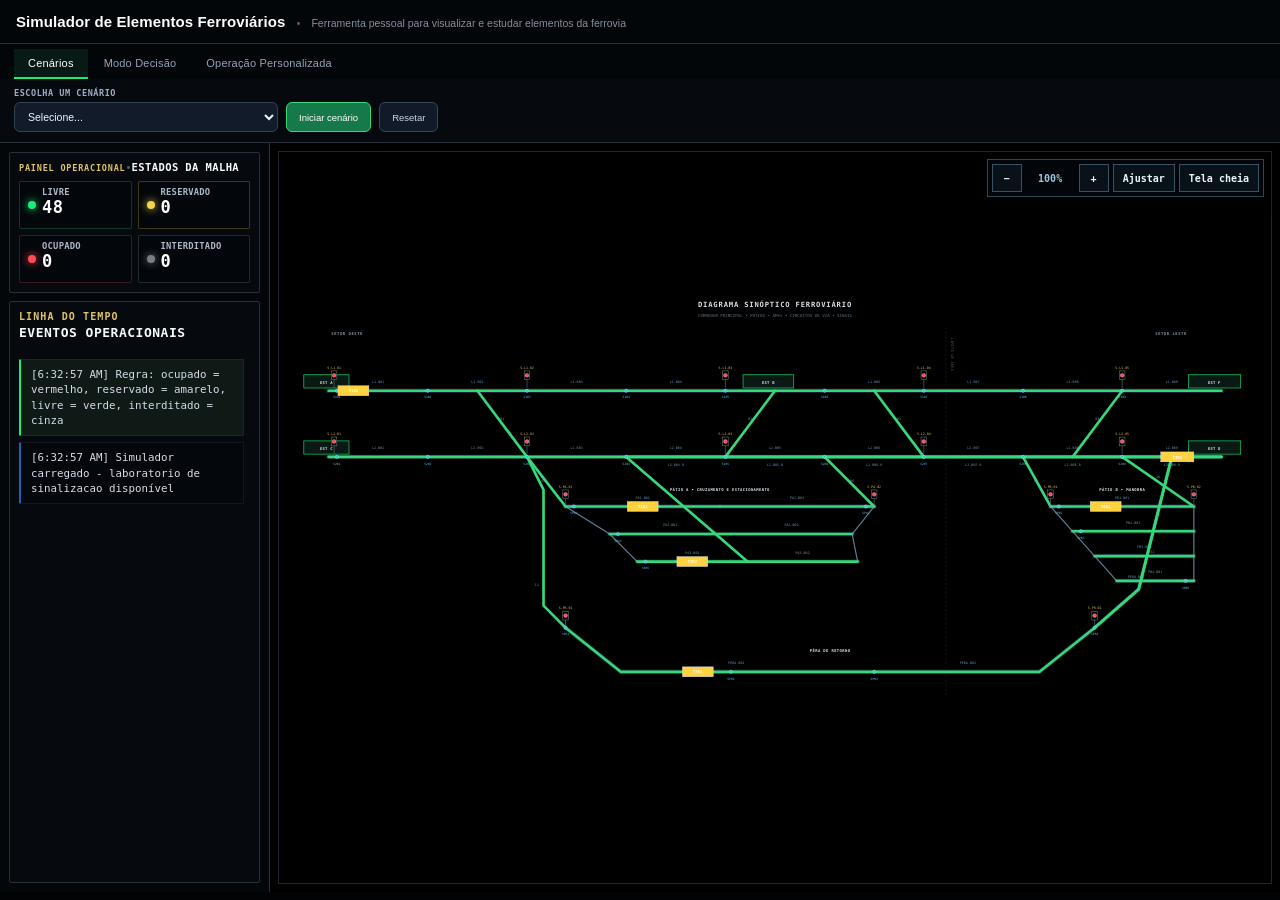
==== commit c58bded9: "layout + zoom" ====
--- a/index.html
+++ b/index.html
@@ -4,83 +4,102 @@
   <meta charset="UTF-8">
   <meta name="viewport" content="width=device-width, initial-scale=1.0">
   <title>Simulador de Elementos Ferroviários</title>
-  <link rel="stylesheet" href="./css/cco.css?v=56">
+  <link rel="stylesheet" href="./css/cco.css?v=64">
 </head>
 <body>
 <header class="cco-header">
-  <div class="brand-block">
+  <div class="brand-block brand-block--inline">
     <h1>Simulador de Elementos Ferroviários</h1>
+    <span class="brand-separator" aria-hidden="true">•</span>
     <span class="subtitle">Ferramenta pessoal para visualizar e estudar elementos da ferrovia</span>
   </div>
 </header>
 
-<section class="operation-hub" aria-label="Modos de operacao">
+<section class="operation-hub" aria-label="Modos de operação">
   <nav class="mode-tabs" role="tablist" aria-label="Modos do simulador">
-    <button type="button" class="mode-tab active" data-mode-tab="cenarios" role="tab" aria-selected="true">Cenarios</button>
-    <button type="button" class="mode-tab" data-mode-tab="decisao" role="tab" aria-selected="false">Modo Decisao</button>
-    <button type="button" class="mode-tab" data-mode-tab="livre" role="tab" aria-selected="false">Operacao Personalizada</button>
+    <button type="button" class="mode-tab active" data-mode-tab="cenarios" role="tab" aria-selected="true">Cenários</button>
+    <button type="button" class="mode-tab" data-mode-tab="decisao" role="tab" aria-selected="false">Modo Decisão</button>
+    <button type="button" class="mode-tab" data-mode-tab="livre" role="tab" aria-selected="false">Operação Personalizada</button>
   </nav>
 
   <div class="mode-panel active" data-mode-panel="cenarios">
     <label class="operation-field operation-field--wide">
-      <span>Escolha um cenario</span>
+      <span>Escolha um cenário</span>
       <select id="scenario-select">
         <option value="">Selecione...</option>
         <option value="cruzamento">Encontro de trens</option>
         <option value="ultrapassagem">Linha dupla</option>
         <option value="falha_amv">Falha AMV</option>
         <option value="pera">Retorno pera</option>
-        <option value="saida_patio">Saida patio livre</option>
-        <option value="terminal">Manobra Patio B</option>
-        <option value="manutencao">Janela manutencao</option>
+        <option value="saida_patio">Saída pátio livre</option>
+        <option value="terminal">Manobra Pátio B</option>
+        <option value="manutencao">Janela manutenção</option>
         <option value="comboio_longo">Comboio longo</option>
         <option value="fila_terminal">Fila de recebimento no terminal</option>
-        <option value="cruzamento_patio_b">Cruzamento e manobra no Patio B</option>
-        <option value="circulacao_paralela">Circulacao paralela de cargas</option>
-        <option value="regulacao_pera">Regulacao pela pera operacional</option>
+        <option value="cruzamento_patio_b">Cruzamento e manobra no Pátio B</option>
+        <option value="circulacao_paralela">Circulação paralela de cargas</option>
+        <option value="regulacao_pera">Regulação pela pera operacional</option>
+        <option value="linha1_interditada">Linha 1 interditada, circulação pela Linha 2</option>
+        <option value="linha2_interditada">Linha 2 interditada, circulação pela Linha 1</option>
+        <option value="estacionamento_patio_a">Estacionamento técnico no Pátio A</option>
+        <option value="prioridade_principal">Prioridade da linha principal no Pátio A</option>
+        <option value="manobra_com_passagem">Manobra no Pátio B com passagem na principal</option>
+        <option value="conflito_rotas">Sinalização: conflito entre rotas</option>
+        <option value="bloco_ocupado">Sinalização: bloco ocupado impede autorização</option>
+        <option value="travamento_aproximacao">Sinalização: travamento de aproximação</option>
+        <option value="liberacao_sequencial">Sinalização: liberação sequencial da rota</option>
+        <option value="falha_deteccao_via">Sinalização: falha na detecção de via</option>
+        <option value="perda_deteccao_amv">Sinalização: perda de detecção do AMV</option>
+        <option value="protecao_sobreposicao">Sinalização: proteção além do sinal</option>
       </select>
     </label>
-    <button type="button" class="operation-primary" id="run-scenario">Iniciar cenario</button>
+    <button type="button" class="operation-primary" id="run-scenario">Iniciar cenário</button>
     <button type="button" class="operation-secondary" data-action="reset">Resetar</button>
   </div>
 
   <div class="mode-panel" data-mode-panel="decisao">
     <label class="operation-field operation-field--wide">
-      <span>Escolha uma missao</span>
+      <span>Escolha uma missão</span>
       <select id="mission-select">
         <option value="">Selecione...</option>
-        <option value="cruzamento_decisao">Missao 1 - Encontro operacional no Patio A</option>
-        <option value="prioridade_exportacao">Missao 2 - Prioridade de exportacao</option>
-        <option value="falha_amv_decisao">Missao 3 - Falha de AMV e contingencia</option>
-        <option value="janela_manutencao_decisao">Missao 4 - Janela de manutencao</option>
-        <option value="fila_terminal_decisao">Missao 5 - Fila no terminal</option>
+        <option value="cruzamento_decisao">Missão 1 - Encontro operacional no Pátio A</option>
+        <option value="prioridade_exportacao">Missão 2 - Prioridade de exportação</option>
+        <option value="falha_amv_decisao">Missão 3 - Falha de AMV e contingência</option>
+        <option value="janela_manutencao_decisao">Missão 4 - Janela de manutenção</option>
+        <option value="fila_terminal_decisao">Missão 5 - Fila no terminal</option>
       </select>
     </label>
-    <button type="button" class="operation-primary" id="run-mission">Iniciar missao</button>
-    <button type="button" class="operation-secondary" data-action="reset-missao">Resetar missao</button>
+    <button type="button" class="operation-primary" id="run-mission">Iniciar missão</button>
+    <button type="button" class="operation-secondary" data-action="reset-missao">Resetar missão</button>
+    <div class="decision-game-hud" aria-label="Progresso da missão">
+      <span><small>Pontuação</small><strong id="game-score">100</strong></span>
+      <span><small>Segurança</small><strong id="game-safety">100%</strong></span>
+      <span><small>Vidas</small><strong id="game-lives">3</strong></span>
+      <span><small>Sequência</small><strong id="game-streak">0</strong></span>
+    </div>
   </div>
 
   <div class="mode-panel mode-panel--custom" data-mode-panel="livre">
     <div class="custom-intro">
-      <strong>Operacao Personalizada</strong>
-      <span>Configure dois trens, velocidade e rota. O despacho so comeca quando voce clicar em iniciar.</span>
+      <strong>Operação Personalizada</strong>
+      <span>Configure dois trens, velocidade e rota. O despacho só comeca quando você clicar em iniciar.</span>
     </div>
     <div class="custom-trains-grid">
       <fieldset class="custom-train-card">
         <legend>Trem 1</legend>
         <label class="operation-field"><span>Nome do trem</span><input id="custom-train-1-name" type="text" value="T201" maxlength="12"></label>
-        <label class="operation-field"><span>Velocidade</span><select id="custom-train-1-speed"><option value="0.70">Lenta</option><option value="1" selected>Normal</option><option value="1.30">Rapida</option></select></label>
+        <label class="operation-field"><span>Velocidade</span><select id="custom-train-1-speed"><option value="0.70">Lenta</option><option value="1" selected>Normal</option><option value="1.30">Rápida</option></select></label>
         <label class="operation-field operation-field--wide"><span>Rota</span><select id="custom-train-1-route"></select></label>
       </fieldset>
       <fieldset class="custom-train-card">
         <legend>Trem 2</legend>
         <label class="operation-field"><span>Nome do trem</span><input id="custom-train-2-name" type="text" value="T301" maxlength="12"></label>
-        <label class="operation-field"><span>Velocidade</span><select id="custom-train-2-speed"><option value="0.70">Lenta</option><option value="1" selected>Normal</option><option value="1.30">Rapida</option></select></label>
+        <label class="operation-field"><span>Velocidade</span><select id="custom-train-2-speed"><option value="0.70">Lenta</option><option value="1" selected>Normal</option><option value="1.30">Rápida</option></select></label>
         <label class="operation-field operation-field--wide"><span>Rota</span><select id="custom-train-2-route"></select></label>
       </fieldset>
     </div>
     <div class="custom-actions">
-      <button type="button" class="operation-primary" id="run-custom-operation">Iniciar operacao</button>
+      <button type="button" class="operation-primary" id="run-custom-operation">Iniciar operação</button>
       <button type="button" class="operation-secondary" id="reset-custom-operation">Limpar</button>
       <span id="custom-operation-message" role="status" aria-live="polite"></span>
     </div>
@@ -89,8 +108,9 @@
 <main class="cco-main">
   <aside class="event-console" aria-label="Eventos operacionais">
     <div class="console-summary">
-      <div class="panel-title-row">
+      <div class="panel-title-row panel-title-row--inline">
         <span class="panel-kicker">Painel operacional</span>
+        <span class="panel-title-separator" aria-hidden="true">•</span>
         <strong>Estados da malha</strong>
       </div>
       <div class="state-dashboard">
@@ -115,150 +135,95 @@
     </div>
   </aside>
 <section class="synoptic-panel">
-<svg id="cco-realista-svg" viewBox="0 0 1800 850" xmlns="http://www.w3.org/2000/svg">
-  <defs>
-    <filter id="glow-soft-green" x="-60%" y="-60%" width="220%" height="220%"><feGaussianBlur stdDeviation="1.2" result="blur"/><feMerge><feMergeNode in="blur"/><feMergeNode in="SourceGraphic"/></feMerge></filter>
-    <filter id="glow-soft-red" x="-60%" y="-60%" width="220%" height="220%"><feGaussianBlur stdDeviation=".9" result="blur"/><feMerge><feMergeNode in="blur"/><feMergeNode in="SourceGraphic"/></feMerge></filter>
-  </defs>
-  <text x="900" y="30" text-anchor="middle" style="fill:#fff;font-size:18px;font-weight:bold;letter-spacing:1px">SIMULADOR FERROVIÁRIO</text>
-  <text x="900" y="50" text-anchor="middle" style="fill:#aaa;font-size:11px">Visualização de linhas, pátios, AMVs, sinais, sensores e rotas ferroviárias</text>
+<div class="map-toolbar" role="group" aria-label="Controles de visualização do mapa">
+  <button type="button" id="map-zoom-out" title="Diminuir zoom" aria-label="Diminuir zoom">−</button>
+  <span id="map-zoom-level" aria-live="polite">100%</span>
+  <button type="button" id="map-zoom-in" title="Aumentar zoom" aria-label="Aumentar zoom">+</button>
+  <button type="button" id="map-zoom-reset" title="Restaurar visualização" aria-label="Restaurar visualização">Ajustar</button>
+  <button type="button" id="map-fullscreen" title="Abrir mapa em tela cheia" aria-label="Abrir mapa em tela cheia">Tela cheia</button>
+</div>
+<div class="synoptic-viewport" id="synoptic-viewport">
+<svg id="cco-realista-svg" viewBox="0 0 1800 820" xmlns="http://www.w3.org/2000/svg">
+  <defs><filter id="glow-soft-green"><feGaussianBlur stdDeviation="1"/></filter><filter id="glow-soft-red"><feGaussianBlur stdDeviation="1"/></filter></defs>
+  <text x="900" y="28" class="synoptic-main-title">DIAGRAMA SINÓPTICO FERROVIÁRIO</text>
+  <text x="900" y="47" class="synoptic-subtitle">CORREDOR PRINCIPAL • PÁTIOS • AMVs • CIRCUITOS DE VIA • SINAIS</text>
+  <g id="panel-reference-layer"><text class="area-code" x="95" y="78">SETOR OESTE</text><text class="area-code" x="1590" y="78">SETOR LESTE</text><line class="panel-divider" x1="1210" y1="65" x2="1210" y2="735"/><text class="panel-divider-label" x="1222" y="84">LIMITE DE ÁREA</text></g>
   <g id="track-base-layer">
-    <line class="track-base" x1="90" y1="130" x2="1710" y2="130"/>
-    <line class="track-base" x1="90" y1="230" x2="1710" y2="230"/>
-    <line class="track-base" x1="520" y1="330" x2="1120" y2="330"/>
-    <line class="track-base" x1="680" y1="370" x2="1120" y2="370"/>
-    <line class="track-base" x1="760" y1="410" x2="1120" y2="410"/>
-    <line class="track-base" x1="1400" y1="330" x2="1660" y2="330"/>
-    <line class="track-base" x1="1440" y1="370" x2="1660" y2="370"/>
-    <line class="track-base" x1="1480" y1="410" x2="1660" y2="410"/>
-    <line class="track-base" x1="1520" y1="450" x2="1660" y2="450"/>
-    <path class="track-base" d="M 520 610 L 620 690 L 1120 690"/>
-    <path class="track-base" d="M 1120 690 L 1420 690 L 1620 230"/>
+    <line class="track-base" x1="90" y1="180" x2="1710" y2="180"/><line class="track-base" x1="90" y1="300" x2="1710" y2="300"/>
+    <line class="track-base" x1="520" y1="390" x2="1080" y2="390"/><line class="track-base" x1="600" y1="440" x2="1040" y2="440"/><line class="track-base" x1="650" y1="490" x2="1050" y2="490"/>
+    <line class="track-base" x1="1400" y1="390" x2="1660" y2="390"/><line class="track-base" x1="1440" y1="435" x2="1660" y2="435"/><line class="track-base" x1="1480" y1="480" x2="1660" y2="480"/><line class="track-base" x1="1520" y1="525" x2="1660" y2="525"/>
+    <path class="track-base" d="M 520 610 L 620 690 L 1380 690 L 1480 610 L 1560 540 L 1620 300"/>
   </g>
-  <g id="track-segments">
-    <line id="SEG-L1-B01" class="segment" x1="90" y1="130" x2="270" y2="130"/><text class="block-label" x="180" y="116">L1-B01</text>
-    <line id="SEG-L1-B02" class="segment" x1="270" y1="130" x2="450" y2="130"/><text class="block-label" x="360" y="116">L1-B02</text>
-    <line id="SEG-L1-B03" class="segment" x1="450" y1="130" x2="630" y2="130"/><text class="block-label" x="540" y="116">L1-B03</text>
-    <line id="SEG-L1-B04" class="segment" x1="630" y1="130" x2="810" y2="130"/><text class="block-label" x="720" y="116">L1-B04</text>
-    <line id="SEG-L1-B05" class="segment" x1="810" y1="130" x2="990" y2="130"/><text class="block-label" x="900" y="116">L1-B05</text>
-    <line id="SEG-L1-B06" class="segment" x1="990" y1="130" x2="1170" y2="130"/><text class="block-label" x="1080" y="116">L1-B06</text>
-    <line id="SEG-L1-B07" class="segment" x1="1170" y1="130" x2="1350" y2="130"/><text class="block-label" x="1260" y="116">L1-B07</text>
-    <line id="SEG-L1-B08" class="segment" x1="1350" y1="130" x2="1530" y2="130"/><text class="block-label" x="1440" y="116">L1-B08</text>
-    <line id="SEG-L1-B09" class="segment" x1="1530" y1="130" x2="1710" y2="130"/><text class="block-label" x="1620" y="116">L1-B09</text>
-
-    <line id="SEG-L2-B01" class="segment" x1="90" y1="230" x2="270" y2="230"/><text class="block-label" x="180" y="216">L2-B01</text>
-    <line id="SEG-L2-B02" class="segment" x1="270" y1="230" x2="450" y2="230"/><text class="block-label" x="360" y="216">L2-B02</text>
-    <line id="SEG-L2-B03" class="segment" x1="450" y1="230" x2="630" y2="230"/><text class="block-label" x="540" y="216">L2-B03</text>
-    <line id="SEG-L2-B04" class="segment" x1="630" y1="230" x2="810" y2="230"/><text class="block-label" x="720" y="216">L2-B04</text>
-    <line id="SEG-L2-B05" class="segment" x1="810" y1="230" x2="990" y2="230"/><text class="block-label" x="900" y="216">L2-B05</text>
-    <line id="SEG-L2-B06" class="segment" x1="990" y1="230" x2="1170" y2="230"/><text class="block-label" x="1080" y="216">L2-B06</text>
-    <line id="SEG-L2-B07" class="segment" x1="1170" y1="230" x2="1350" y2="230"/><text class="block-label" x="1260" y="216">L2-B07</text>
-    <line id="SEG-L2-B08" class="segment" x1="1350" y1="230" x2="1530" y2="230"/><text class="block-label" x="1440" y="216">L2-B08</text>
-    <line id="SEG-L2-B09" class="segment" x1="1530" y1="230" x2="1710" y2="230"/><text class="block-label" x="1620" y="216">L2-B09</text>
-
-    <line id="SEG-PA1-B01" class="segment" x1="520" y1="330" x2="820" y2="330"/><text class="block-label" x="670" y="316">PA1-B01</text>
-    <line id="SEG-PA1-B02" class="segment" x1="820" y1="330" x2="1120" y2="330"/><text class="block-label" x="970" y="316">PA1-B02</text>
-    <line id="SEG-PA2-B01" class="segment" x1="680" y1="370" x2="900" y2="370"/><text class="block-label" x="790" y="356">PA2-B01</text>
-    <line id="SEG-PA2-B02" class="segment" x1="900" y1="370" x2="1120" y2="370"/><text class="block-label" x="1010" y="356">PA2-B02</text>
-    <line id="SEG-PA3-B01" class="segment" x1="760" y1="410" x2="940" y2="410"/><text class="block-label" x="850" y="396">PA3-B01</text>
-    <line id="SEG-PA3-B02" class="segment" x1="940" y1="410" x2="1120" y2="410"/><text class="block-label" x="1030" y="396">PA3-B02</text>
-
-    <line id="SEG-PB1-B01" class="segment" x1="1400" y1="330" x2="1660" y2="330"/><text class="block-label" x="1530" y="316">PB1-B01</text>
-    <line id="SEG-PB2-B01" class="segment" x1="1440" y1="370" x2="1660" y2="370"/><text class="block-label" x="1550" y="356">PB2-B01</text>
-    <line id="SEG-PB3-B01" class="segment" x1="1480" y1="410" x2="1660" y2="410"/><text class="block-label" x="1570" y="396">PB3-B01</text>
-    <line id="SEG-PB4-B01" class="segment" x1="1520" y1="450" x2="1660" y2="450"/><text class="block-label" x="1590" y="436">PB4-B01</text>
-
-
-    <!-- Segmentos reversos da Linha 2 para cenarios de cruzamento em sentido contrario -->
-    <line id="SEG-L2-B04-R" class="segment reverse-segment" x1="810" y1="230" x2="630" y2="230"/><text class="block-label reverse-label" x="720" y="246">L2-B04-R</text>
-    <line id="SEG-L2-B05-R" class="segment reverse-segment" x1="990" y1="230" x2="810" y2="230"/><text class="block-label reverse-label" x="900" y="246">L2-B05-R</text>
-    <line id="SEG-L2-B06-R" class="segment reverse-segment" x1="1170" y1="230" x2="990" y2="230"/><text class="block-label reverse-label" x="1080" y="246">L2-B06-R</text>
-    <line id="SEG-L2-B07-R" class="segment reverse-segment" x1="1350" y1="230" x2="1170" y2="230"/><text class="block-label reverse-label" x="1260" y="246">L2-B07-R</text>
-    <line id="SEG-L2-B08-R" class="segment reverse-segment" x1="1530" y1="230" x2="1350" y2="230"/><text class="block-label reverse-label" x="1440" y="246">L2-B08-R</text>
-    <line id="SEG-L2-B09-R" class="segment reverse-segment" x1="1710" y1="230" x2="1530" y2="230"/><text class="block-label reverse-label" x="1620" y="246">L2-B09-R</text>
-    <path id="SEG-PERA-B01" class="segment" d="M 520 610 L 620 690 L 1120 690"/><text class="block-label" x="820" y="676">PERA-B01</text>
-    <path id="SEG-PERA-B02" class="segment" d="M 1120 690 L 1420 690 L 1500 610"/><text class="block-label" x="1280" y="676">PERA-B02</text>
-    <path id="SEG-PERA-B03" class="segment" d="M 1500 610 L 1580 530 L 1620 230"/><text class="block-label" x="1570" y="500">PERA-B03</text>
+  <g id="track-segments"><line id="SEG-L1-B01" class="segment" x1="90" y1="180" x2="270" y2="180"/><text class="block-label" x="180" y="166">L1-B01</text>
+    <line id="SEG-L1-B02" class="segment" x1="270" y1="180" x2="450" y2="180"/><text class="block-label" x="360" y="166">L1-B02</text>
+    <line id="SEG-L1-B03" class="segment" x1="450" y1="180" x2="630" y2="180"/><text class="block-label" x="540" y="166">L1-B03</text>
+    <line id="SEG-L1-B04" class="segment" x1="630" y1="180" x2="810" y2="180"/><text class="block-label" x="720" y="166">L1-B04</text>
+    <line id="SEG-L1-B05" class="segment" x1="810" y1="180" x2="990" y2="180"/><text class="block-label" x="900" y="166">L1-B05</text>
+    <line id="SEG-L1-B06" class="segment" x1="990" y1="180" x2="1170" y2="180"/><text class="block-label" x="1080" y="166">L1-B06</text>
+    <line id="SEG-L1-B07" class="segment" x1="1170" y1="180" x2="1350" y2="180"/><text class="block-label" x="1260" y="166">L1-B07</text>
+    <line id="SEG-L1-B08" class="segment" x1="1350" y1="180" x2="1530" y2="180"/><text class="block-label" x="1440" y="166">L1-B08</text>
+    <line id="SEG-L1-B09" class="segment" x1="1530" y1="180" x2="1710" y2="180"/><text class="block-label" x="1620" y="166">L1-B09</text>
+    <line id="SEG-L2-B01" class="segment" x1="90" y1="300" x2="270" y2="300"/><text class="block-label" x="180" y="286">L2-B01</text>
+    <line id="SEG-L2-B02" class="segment" x1="270" y1="300" x2="450" y2="300"/><text class="block-label" x="360" y="286">L2-B02</text>
+    <line id="SEG-L2-B03" class="segment" x1="450" y1="300" x2="630" y2="300"/><text class="block-label" x="540" y="286">L2-B03</text>
+    <line id="SEG-L2-B04" class="segment" x1="630" y1="300" x2="810" y2="300"/><text class="block-label" x="720" y="286">L2-B04</text>
+    <line id="SEG-L2-B05" class="segment" x1="810" y1="300" x2="990" y2="300"/><text class="block-label" x="900" y="286">L2-B05</text>
+    <line id="SEG-L2-B06" class="segment" x1="990" y1="300" x2="1170" y2="300"/><text class="block-label" x="1080" y="286">L2-B06</text>
+    <line id="SEG-L2-B07" class="segment" x1="1170" y1="300" x2="1350" y2="300"/><text class="block-label" x="1260" y="286">L2-B07</text>
+    <line id="SEG-L2-B08" class="segment" x1="1350" y1="300" x2="1530" y2="300"/><text class="block-label" x="1440" y="286">L2-B08</text>
+    <line id="SEG-L2-B09" class="segment" x1="1530" y1="300" x2="1710" y2="300"/><text class="block-label" x="1620" y="286">L2-B09</text>
+    <line id="SEG-L2-B04-R" class="segment reverse-segment" x1="810" y1="300" x2="630" y2="300"/><text class="block-label" x="720" y="316">L2-B04-R</text>
+    <line id="SEG-L2-B05-R" class="segment reverse-segment" x1="990" y1="300" x2="810" y2="300"/><text class="block-label" x="900" y="316">L2-B05-R</text>
+    <line id="SEG-L2-B06-R" class="segment reverse-segment" x1="1170" y1="300" x2="990" y2="300"/><text class="block-label" x="1080" y="316">L2-B06-R</text>
+    <line id="SEG-L2-B07-R" class="segment reverse-segment" x1="1350" y1="300" x2="1170" y2="300"/><text class="block-label" x="1260" y="316">L2-B07-R</text>
+    <line id="SEG-L2-B08-R" class="segment reverse-segment" x1="1530" y1="300" x2="1350" y2="300"/><text class="block-label" x="1440" y="316">L2-B08-R</text>
+    <line id="SEG-L2-B09-R" class="segment reverse-segment" x1="1710" y1="300" x2="1530" y2="300"/><text class="block-label" x="1620" y="316">L2-B09-R</text>
+    <line id="SEG-PA1-B01" class="segment" x1="520" y1="390" x2="800" y2="390"/><text class="block-label" x="660" y="376">PA1-B01</text>
+    <line id="SEG-PA1-B02" class="segment" x1="800" y1="390" x2="1080" y2="390"/><text class="block-label" x="940" y="376">PA1-B02</text>
+    <line id="SEG-PA2-B01" class="segment" x1="600" y1="440" x2="820" y2="440"/><text class="block-label" x="710" y="426">PA2-B01</text>
+    <line id="SEG-PA2-B02" class="segment" x1="820" y1="440" x2="1040" y2="440"/><text class="block-label" x="930" y="426">PA2-B02</text>
+    <line id="SEG-PA3-B01" class="segment" x1="650" y1="490" x2="850" y2="490"/><text class="block-label" x="750" y="476">PA3-B01</text>
+    <line id="SEG-PA3-B02" class="segment" x1="850" y1="490" x2="1050" y2="490"/><text class="block-label" x="950" y="476">PA3-B02</text>
+    <line id="SEG-PB1-B01" class="segment" x1="1400" y1="390" x2="1660" y2="390"/><text class="block-label" x="1530" y="376">PB1-B01</text>
+    <line id="SEG-PB2-B01" class="segment" x1="1440" y1="435" x2="1660" y2="435"/><text class="block-label" x="1550" y="421">PB2-B01</text>
+    <line id="SEG-PB3-B01" class="segment" x1="1480" y1="480" x2="1660" y2="480"/><text class="block-label" x="1570" y="466">PB3-B01</text>
+    <line id="SEG-PB4-B01" class="segment" x1="1520" y1="525" x2="1660" y2="525"/><text class="block-label" x="1590" y="511">PB4-B01</text>
+    <path id="SEG-PERA-B01" class="segment" d="M 520 610 L 620 690 L 1080 690"/><text class="block-label" x="830" y="676">PERA-B01</text>
+    <path id="SEG-PERA-B02" class="segment" d="M 1080 690 L 1380 690 L 1480 610"/><text class="block-label" x="1250" y="676">PERA-B02</text>
+    <path id="SEG-PERA-B03" class="segment" d="M 1480 610 L 1560 540 L 1620 300"/><text class="block-label" x="1555" y="520">PERA-B03</text></g>
+  <g id="amv-layer">
+    <path id="SEG-AMV-01" class="amv" d="M 360 180 L 450 300"/><text class="block-label" x="405" y="234">01</text>
+    <path id="SEG-AMV-02" class="amv" d="M 810 300 L 900 180"/><text class="block-label" x="855" y="234">02</text>
+    <path id="SEG-AMV-03" class="amv" d="M 1080 180 L 1170 300"/><text class="block-label" x="1125" y="234">03</text>
+    <path id="SEG-AMV-04" class="amv" d="M 1440 300 L 1530 180"/><text class="block-label" x="1485" y="234">04</text>
+    <path id="SEG-AMV-05" class="amv" d="M 450 300 L 520 390"/><text class="block-label" x="480" y="346">05</text>
+    <path id="SEG-AMV-06" class="amv" d="M 1080 390 L 990 300"/><text class="block-label" x="1040" y="346">06</text>
+    <path id="SEG-AMV-07" class="amv" d="M 850 490 L 630 300"/><text class="block-label" x="735" y="392">07</text>
+    <path id="SEG-AMV-09" class="amv" d="M 1350 300 L 1400 390"/><text class="block-label" x="1373" y="346">09</text>
+    <path id="SEG-AMV-10" class="amv" d="M 1530 300 L 1660 390"/><text class="block-label" x="1595" y="338">10</text>
+    <path id="SEG-AMV-11" class="amv" d="M 450 300 L 480 360 L 480 570 L 520 610"/><text class="block-label" x="468" y="535">11</text>
+    <path id="SEG-AMV-12" class="amv" d="M 1620 300 L 1560 540 L 1480 610"/><text class="block-label" x="1585" y="475">12</text>
   </g>
-  <g id="amv-layer">
-    <path id="SEG-AMV-01" class="amv" d="M 360 130 L 450 230"/><text class="block-label" x="405" y="175">AMV-01</text>
-    <path id="SEG-AMV-02" class="amv" d="M 810 230 L 900 130"/><text class="block-label" x="870" y="175">AMV-02</text>
-    <path id="SEG-AMV-03" class="amv" d="M 1080 130 L 1170 230"/><text class="block-label" x="1126" y="175">AMV-03</text>
-    <path id="SEG-AMV-04" class="amv" d="M 1440 230 L 1530 130"/><text class="block-label" x="1500" y="175">AMV-04</text>
-    <path id="SEG-AMV-05" class="amv" d="M 450 230 L 520 330"/><text class="block-label" x="455" y="292">AMV-05</text>
-    <path id="SEG-AMV-06" class="amv" d="M 1120 330 L 1170 230"/><text class="block-label" x="1148" y="292">AMV-06</text>
-    <path id="SEG-AMV-07" class="amv" d="M 680 370 L 630 230"/><text class="block-label" x="650" y="315">AMV-07</text>
-    <path id="SEG-AMV-09" class="amv" d="M 1350 230 L 1400 330"/><text class="block-label" x="1215" y="380">AMV-09</text>
-    <path id="SEG-AMV-10" class="amv" d="M 1480 640 C 1510 520, 1515 370, 1530 230"/><text class="block-label" x="1510" y="438">AMV-10</text>
-    <path id="SEG-AMV-11" class="amv" d="M 450 230 L 490 310 L 490 550 L 520 610"/><text class="block-label" x="490" y="445">AMV-11</text>
-    <path id="SEG-AMV-12" class="amv" d="M 1480 640 C 1508 515, 1516 372, 1530 230"/><text class="block-label" x="1540" y="445">AMV-12</text>
+  <g id="decorative-yard-ladders" aria-hidden="true"><path class="yard-ladder" d="M 520 390 L 600 440 L 650 490 M 1080 390 L 1040 440 L 1050 490 M 1400 390 L 1440 435 L 1480 480 L 1520 525 M 1660 390 L 1660 435 L 1660 480 L 1660 525"/></g>
+  <g id="station-layer">
+    <rect class="station-box" x="45" y="151" width="82" height="24"/><text class="station-text" x="86" y="167">EST A</text><rect class="station-box" x="45" y="271" width="82" height="24"/><text class="station-text" x="86" y="287">EST C</text>
+    <rect class="station-box" x="842" y="151" width="92" height="24"/><text class="station-text" x="888" y="167">EST B</text><rect class="station-box" x="1650" y="151" width="95" height="24"/><text class="station-text" x="1697" y="167">EST F</text><rect class="station-box" x="1650" y="271" width="95" height="24"/><text class="station-text" x="1697" y="287">EST D</text>
+    <text class="yard-title" x="800" y="362">PÁTIO A • CRUZAMENTO E ESTACIONAMENTO</text><text class="yard-title" x="1530" y="362">PÁTIO B • MANOBRA</text><text class="yard-title" x="1000" y="654">PÊRA DE RETORNO</text>
   </g>
-  <g id="station-layer">
-    <rect class="station-box" x="40" y="102" width="74" height="42"/><text class="station-text" x="77" y="128">EST A</text>
-    <rect class="station-box" x="845" y="102" width="86" height="42"/><text class="station-text" x="888" y="128">EST B</text>
-    <rect class="station-box" x="1660" y="102" width="84" height="42"/><text class="station-text" x="1702" y="128">EST F</text>
-    <rect class="station-box" x="40" y="202" width="74" height="42"/><text class="station-text" x="77" y="228">EST C</text>
-    <rect class="station-box" x="1660" y="202" width="84" height="42"/><text class="station-text" x="1702" y="228">EST D</text>
-    <rect class="station-box" x="700" y="278" width="300" height="30"/><text class="station-text" x="850" y="299">PÁTIO A - CRUZAMENTO</text>
-    <rect class="station-box" x="1380" y="278" width="280" height="30"/><text class="station-text" x="1520" y="299">PÁTIO B - MANOBRA</text>
-    <rect class="station-box" x="900" y="635" width="110" height="34"/><text class="station-text" x="955" y="657">PERA</text>
-    <rect class="station-box" x="1160" y="642" width="90" height="34"/><text class="station-text" x="1205" y="664">EST E</text>
-  </g>
-    <g id="signal-layer">
-    <g transform="translate(100,102)"><line class="signal-mast" x1="0" y1="12" x2="0" y2="28"/><rect class="signal-head" x="-6" y="-10" width="12" height="20" rx="3"/><circle id="S-L1-01" class="signal-lamp" cx="0" cy="0" r="4"/><text class="signal-label" x="0" y="-15">S-L1-01</text></g>
-    <g transform="translate(450,102)"><line class="signal-mast" x1="0" y1="12" x2="0" y2="28"/><rect class="signal-head" x="-6" y="-10" width="12" height="20" rx="3"/><circle id="S-L1-02" class="signal-lamp" cx="0" cy="0" r="4"/><text class="signal-label" x="0" y="-15">S-L1-02</text></g>
-    <g transform="translate(810,102)"><line class="signal-mast" x1="0" y1="12" x2="0" y2="28"/><rect class="signal-head" x="-6" y="-10" width="12" height="20" rx="3"/><circle id="S-L1-03" class="signal-lamp" cx="0" cy="0" r="4"/><text class="signal-label" x="0" y="-15">S-L1-03</text></g>
-    <g transform="translate(1170,102)"><line class="signal-mast" x1="0" y1="12" x2="0" y2="28"/><rect class="signal-head" x="-6" y="-10" width="12" height="20" rx="3"/><circle id="S-L1-04" class="signal-lamp" cx="0" cy="0" r="4"/><text class="signal-label" x="0" y="-15">S-L1-04</text></g>
-    <g transform="translate(1530,102)"><line class="signal-mast" x1="0" y1="12" x2="0" y2="28"/><rect class="signal-head" x="-6" y="-10" width="12" height="20" rx="3"/><circle id="S-L1-05" class="signal-lamp" cx="0" cy="0" r="4"/><text class="signal-label" x="0" y="-15">S-L1-05</text></g>
-    <g transform="translate(100,202)"><line class="signal-mast" x1="0" y1="12" x2="0" y2="28"/><rect class="signal-head" x="-6" y="-10" width="12" height="20" rx="3"/><circle id="S-L2-01" class="signal-lamp" cx="0" cy="0" r="4"/><text class="signal-label" x="0" y="-15">S-L2-01</text></g>
-    <g transform="translate(450,202)"><line class="signal-mast" x1="0" y1="12" x2="0" y2="28"/><rect class="signal-head" x="-6" y="-10" width="12" height="20" rx="3"/><circle id="S-L2-02" class="signal-lamp" cx="0" cy="0" r="4"/><text class="signal-label" x="0" y="-15">S-L2-02</text></g>
-    <g transform="translate(810,202)"><line class="signal-mast" x1="0" y1="12" x2="0" y2="28"/><rect class="signal-head" x="-6" y="-10" width="12" height="20" rx="3"/><circle id="S-L2-03" class="signal-lamp" cx="0" cy="0" r="4"/><text class="signal-label" x="0" y="-15">S-L2-03</text></g>
-    <g transform="translate(1170,202)"><line class="signal-mast" x1="0" y1="12" x2="0" y2="28"/><rect class="signal-head" x="-6" y="-10" width="12" height="20" rx="3"/><circle id="S-L2-04" class="signal-lamp" cx="0" cy="0" r="4"/><text class="signal-label" x="0" y="-15">S-L2-04</text></g>
-    <g transform="translate(1530,202)"><line class="signal-mast" x1="0" y1="12" x2="0" y2="28"/><rect class="signal-head" x="-6" y="-10" width="12" height="20" rx="3"/><circle id="S-L2-05" class="signal-lamp" cx="0" cy="0" r="4"/><text class="signal-label" x="0" y="-15">S-L2-05</text></g>
-    <g transform="translate(520,302)"><line class="signal-mast" x1="0" y1="12" x2="0" y2="28"/><rect class="signal-head" x="-6" y="-10" width="12" height="20" rx="3"/><circle id="S-PA-01" class="signal-lamp" cx="0" cy="0" r="4"/><text class="signal-label" x="0" y="-15">S-PA-01</text></g>
-    <g transform="translate(1120,302)"><line class="signal-mast" x1="0" y1="12" x2="0" y2="28"/><rect class="signal-head" x="-6" y="-10" width="12" height="20" rx="3"/><circle id="S-PA-02" class="signal-lamp" cx="0" cy="0" r="4"/><text class="signal-label" x="0" y="-15">S-PA-02</text></g>
-    <g transform="translate(1400,302)"><line class="signal-mast" x1="0" y1="12" x2="0" y2="28"/><rect class="signal-head" x="-6" y="-10" width="12" height="20" rx="3"/><circle id="S-PB-01" class="signal-lamp" cx="0" cy="0" r="4"/><text class="signal-label" x="0" y="-15">S-PB-01</text></g>
-    <g transform="translate(1660,302)"><line class="signal-mast" x1="0" y1="12" x2="0" y2="28"/><rect class="signal-head" x="-6" y="-10" width="12" height="20" rx="3"/><circle id="S-PB-02" class="signal-lamp" cx="0" cy="0" r="4"/><text class="signal-label" x="0" y="-15">S-PB-02</text></g>
-    <g transform="translate(520,582)"><line class="signal-mast" x1="0" y1="12" x2="0" y2="28"/><rect class="signal-head" x="-6" y="-10" width="12" height="20" rx="3"/><circle id="S-PR-01" class="signal-lamp" cx="0" cy="0" r="4"/><text class="signal-label" x="0" y="-15">S-PR-01</text></g>
-    <g transform="translate(1500,582)"><line class="signal-mast" x1="0" y1="12" x2="0" y2="28"/><rect class="signal-head" x="-6" y="-10" width="12" height="20" rx="3"/><circle id="S-PR-02" class="signal-lamp" cx="0" cy="0" r="4"/><text class="signal-label" x="0" y="-15">S-PR-02</text></g>
-  </g>
-  <g id="sensor-layer"></g>
-  <script><![CDATA[
-    const sg=document.currentScript.previousElementSibling;
-    const pts=[[105,130,'S101'],[270,130,'S102'],[450,130,'S103'],[630,130,'S104'],[810,130,'S105'],[990,130,'S106'],[1170,130,'S107'],[1350,130,'S108'],[1530,130,'S109'],[105,230,'S201'],[270,230,'S202'],[450,230,'S203'],[630,230,'S204'],[810,230,'S205'],[990,230,'S206'],[1170,230,'S207'],[1350,230,'S208'],[1530,230,'S209'],[535,330,'SPA1'],[1110,330,'SPA2'],[695,370,'SPA3'],[775,410,'SPA5'],[1415,330,'SPB1'],[1455,370,'SPB3'],[1645,450,'SPB6'],[520,610,'SPR1'],[820,690,'SPR2'],[1120,690,'SPR3'],[1500,610,'SPR4']];
-    pts.forEach(p=>{ const c=document.createElementNS('http://www.w3.org/2000/svg','circle'); c.setAttribute('class','sensor'); c.setAttribute('cx',p[0]); c.setAttribute('cy',p[1]); c.setAttribute('r','4'); const t=document.createElementNS('http://www.w3.org/2000/svg','text'); t.setAttribute('class','sensor-label'); t.setAttribute('x',p[0]); t.setAttribute('y',p[1]+16); t.textContent=p[2]; sg.append(c,t); });
-  ]]></script>
-  <g id="train-layer">
-    <g id="TRAIN-T101" class="train freight-priority" transform="translate(135,130)">
-      <rect class="train-loco" x="-34" y="-12" width="68" height="24" rx="6"/>
-      <text class="train-text" x="0" y="4">T101</text>
-    </g>
-    <g id="TRAIN-T201" class="train freight-heavy" transform="translate(1630,230)">
-      <rect class="train-loco" x="-38" y="-13" width="76" height="26" rx="6"/>
-      <text class="train-text" x="0" y="4">T201</text>
-    </g>
-    <g id="TRAIN-T301" class="train freight-yard" transform="translate(670,330)">
-      <rect class="train-loco" x="-34" y="-12" width="68" height="24" rx="6"/>
-      <text class="train-text" x="0" y="4">T301</text>
-    </g>
-    <g id="TRAIN-T302" class="train freight-yard" transform="translate(790,370)">
-      <rect class="train-loco" x="-34" y="-12" width="68" height="24" rx="6"/>
-      <text class="train-text" x="0" y="4">T302</text>
-    </g>
-    <g id="TRAIN-T401" class="train freight-heavy" transform="translate(1510,330)">
-      <rect class="train-loco" x="-34" y="-12" width="68" height="24" rx="6"/>
-      <text class="train-text" x="0" y="4">T401</text>
-    </g>
-    <g id="TRAIN-T501" class="train freight-return" transform="translate(760,690)">
-      <rect class="train-loco" x="-34" y="-12" width="68" height="24" rx="6"/>
-      <text class="train-text" x="0" y="4">T501</text>
-    </g>
-  </g>
-</svg>
+  <g id="signal-layer"><g transform="translate(100,152)"><line class="signal-mast" x1="0" y1="8" x2="0" y2="22"/><rect class="signal-head" x="-5" y="-8" width="10" height="16"/><circle id="S-L1-01" class="signal-lamp" cx="0" cy="0" r="3.5"/><text class="signal-label" x="0" y="-12">S-L1-01</text></g><g transform="translate(450,152)"><line class="signal-mast" x1="0" y1="8" x2="0" y2="22"/><rect class="signal-head" x="-5" y="-8" width="10" height="16"/><circle id="S-L1-02" class="signal-lamp" cx="0" cy="0" r="3.5"/><text class="signal-label" x="0" y="-12">S-L1-02</text></g><g transform="translate(810,152)"><line class="signal-mast" x1="0" y1="8" x2="0" y2="22"/><rect class="signal-head" x="-5" y="-8" width="10" height="16"/><circle id="S-L1-03" class="signal-lamp" cx="0" cy="0" r="3.5"/><text class="signal-label" x="0" y="-12">S-L1-03</text></g><g transform="translate(1170,152)"><line class="signal-mast" x1="0" y1="8" x2="0" y2="22"/><rect class="signal-head" x="-5" y="-8" width="10" height="16"/><circle id="S-L1-04" class="signal-lamp" cx="0" cy="0" r="3.5"/><text class="signal-label" x="0" y="-12">S-L1-04</text></g><g transform="translate(1530,152)"><line class="signal-mast" x1="0" y1="8" x2="0" y2="22"/><rect class="signal-head" x="-5" y="-8" width="10" height="16"/><circle id="S-L1-05" class="signal-lamp" cx="0" cy="0" r="3.5"/><text class="signal-label" x="0" y="-12">S-L1-05</text></g><g transform="translate(100,272)"><line class="signal-mast" x1="0" y1="8" x2="0" y2="22"/><rect class="signal-head" x="-5" y="-8" width="10" height="16"/><circle id="S-L2-01" class="signal-lamp" cx="0" cy="0" r="3.5"/><text class="signal-label" x="0" y="-12">S-L2-01</text></g><g transform="translate(450,272)"><line class="signal-mast" x1="0" y1="8" x2="0" y2="22"/><rect class="signal-head" x="-5" y="-8" width="10" height="16"/><circle id="S-L2-02" class="signal-lamp" cx="0" cy="0" r="3.5"/><text class="signal-label" x="0" y="-12">S-L2-02</text></g><g transform="translate(810,272)"><line class="signal-mast" x1="0" y1="8" x2="0" y2="22"/><rect class="signal-head" x="-5" y="-8" width="10" height="16"/><circle id="S-L2-03" class="signal-lamp" cx="0" cy="0" r="3.5"/><text class="signal-label" x="0" y="-12">S-L2-03</text></g><g transform="translate(1170,272)"><line class="signal-mast" x1="0" y1="8" x2="0" y2="22"/><rect class="signal-head" x="-5" y="-8" width="10" height="16"/><circle id="S-L2-04" class="signal-lamp" cx="0" cy="0" r="3.5"/><text class="signal-label" x="0" y="-12">S-L2-04</text></g><g transform="translate(1530,272)"><line class="signal-mast" x1="0" y1="8" x2="0" y2="22"/><rect class="signal-head" x="-5" y="-8" width="10" height="16"/><circle id="S-L2-05" class="signal-lamp" cx="0" cy="0" r="3.5"/><text class="signal-label" x="0" y="-12">S-L2-05</text></g><g transform="translate(520,368)"><line class="signal-mast" x1="0" y1="8" x2="0" y2="20"/><rect class="signal-head" x="-5" y="-8" width="10" height="16"/><circle id="S-PA-01" class="signal-lamp" cx="0" cy="0" r="3.5"/><text class="signal-label" x="0" y="-12">S-PA-01</text></g><g transform="translate(1080,368)"><line class="signal-mast" x1="0" y1="8" x2="0" y2="20"/><rect class="signal-head" x="-5" y="-8" width="10" height="16"/><circle id="S-PA-02" class="signal-lamp" cx="0" cy="0" r="3.5"/><text class="signal-label" x="0" y="-12">S-PA-02</text></g><g transform="translate(1400,368)"><line class="signal-mast" x1="0" y1="8" x2="0" y2="20"/><rect class="signal-head" x="-5" y="-8" width="10" height="16"/><circle id="S-PB-01" class="signal-lamp" cx="0" cy="0" r="3.5"/><text class="signal-label" x="0" y="-12">S-PB-01</text></g><g transform="translate(1660,368)"><line class="signal-mast" x1="0" y1="8" x2="0" y2="20"/><rect class="signal-head" x="-5" y="-8" width="10" height="16"/><circle id="S-PB-02" class="signal-lamp" cx="0" cy="0" r="3.5"/><text class="signal-label" x="0" y="-12">S-PB-02</text></g><g transform="translate(520,588)"><line class="signal-mast" x1="0" y1="8" x2="0" y2="20"/><rect class="signal-head" x="-5" y="-8" width="10" height="16"/><circle id="S-PR-01" class="signal-lamp" cx="0" cy="0" r="3.5"/><text class="signal-label" x="0" y="-12">S-PR-01</text></g><g transform="translate(1480,588)"><line class="signal-mast" x1="0" y1="8" x2="0" y2="20"/><rect class="signal-head" x="-5" y="-8" width="10" height="16"/><circle id="S-PR-02" class="signal-lamp" cx="0" cy="0" r="3.5"/><text class="signal-label" x="0" y="-12">S-PR-02</text></g></g><g id="sensor-layer"></g><script><![CDATA[
+const sg=document.currentScript.previousElementSibling;const pts=[[105,180,'S101'],[270,180,'S102'],[450,180,'S103'],[630,180,'S104'],[810,180,'S105'],[990,180,'S106'],[1170,180,'S107'],[1350,180,'S108'],[1530,180,'S109'],[105,300,'S201'],[270,300,'S202'],[450,300,'S203'],[630,300,'S204'],[810,300,'S205'],[990,300,'S206'],[1170,300,'S207'],[1350,300,'S208'],[1530,300,'S209'],[535,390,'SPA1'],[1065,390,'SPA2'],[615,440,'SPA3'],[665,490,'SPA5'],[1415,390,'SPB1'],[1455,435,'SPB3'],[1645,525,'SPB6'],[520,610,'SPR1'],[820,690,'SPR2'],[1080,690,'SPR3'],[1480,610,'SPR4']];pts.forEach(p=>{const c=document.createElementNS('http://www.w3.org/2000/svg','circle');c.setAttribute('class','sensor');c.setAttribute('cx',p[0]);c.setAttribute('cy',p[1]);c.setAttribute('r','3');const t=document.createElementNS('http://www.w3.org/2000/svg','text');t.setAttribute('class','sensor-label');t.setAttribute('x',p[0]);t.setAttribute('y',p[1]+14);t.textContent=p[2];sg.append(c,t);});
+]]></script><g id="train-layer">
+<g id="TRAIN-T101" class="train freight-priority" transform="translate(135,180)"><rect class="train-loco" x="-28" y="-9" width="56" height="18"/><text class="train-text" x="0" y="3">T101</text></g>
+<g id="TRAIN-T201" class="train freight-heavy" transform="translate(1630,300)"><rect class="train-loco" x="-30" y="-9" width="60" height="18"/><text class="train-text" x="0" y="3">T201</text></g>
+<g id="TRAIN-T301" class="train freight-yard" transform="translate(660,390)"><rect class="train-loco" x="-28" y="-9" width="56" height="18"/><text class="train-text" x="0" y="3">T301</text></g>
+<g id="TRAIN-T302" class="train freight-yard" transform="translate(750,490)"><rect class="train-loco" x="-28" y="-9" width="56" height="18"/><text class="train-text" x="0" y="3">T302</text></g>
+<g id="TRAIN-T401" class="train freight-heavy" transform="translate(1500,390)"><rect class="train-loco" x="-28" y="-9" width="56" height="18"/><text class="train-text" x="0" y="3">T401</text></g>
+<g id="TRAIN-T501" class="train freight-return" transform="translate(760,690)"><rect class="train-loco" x="-28" y="-9" width="56" height="18"/><text class="train-text" x="0" y="3">T501</text></g></g></svg>
+</div>
 </section>
 
 </main>
-<script src="./js/cco.js?v=56"></script>
-<script src="./js/decisions.js?v=56"></script>
+<script src="./js/cco.js?v=64"></script>
+<script src="./js/decisions.js?v=64"></script>
 </body>
 </html>
--- a/css/cco.css
+++ b/css/cco.css
@@ -372,3 +372,64 @@
 /* Revisao v56 - sinoptico abstrato de sinalizacao */
 .track-base,.segment,.amv{stroke-linecap:round;stroke-linejoin:round}
 .amv{filter:none!important}
+
+
+/* ===== Revisao v58 - painel sinoptico ferroviario ===== */
+:root{--bg:#010304;--panel:#05080c;--panel2:#070b10;--line-base:#26313a;--livre:#18ed78;--reservado:#f5d447;--ocupado:#ff4b55;--indisp:#787f86;--sensor:#43cef3;--txt:#e8f0f6;--muted:#82909b}
+body{background:#010304;color:var(--txt);font-family:Consolas,"Segoe UI",monospace}
+.cco-header{height:54px;background:#030609;border-bottom:1px solid #26313a;padding:0 16px;box-shadow:none;backdrop-filter:none}.cco-header h1{font-family:"Segoe UI",Arial,sans-serif;font-size:16px;letter-spacing:.1px}.cco-header .subtitle{font-family:"Segoe UI",Arial,sans-serif;font-size:10.5px;color:#83909c}
+.operation-hub,.mode-tabs{background:#030609;box-shadow:none}.operation-hub{border-bottom:1px solid #26313a}.mode-panel{background:#060a0f}.mode-tab{font-family:"Segoe UI",Arial,sans-serif}.mode-tab.active{background:#071a16;border-bottom-color:#18ed78}
+.cco-main{background:#010304;grid-template-columns:290px minmax(0,1fr)}.event-console{background:#04070a;border-right:1px solid #26313a}.console-summary,.event-feed{background:#060a0e;border:1px solid #26313a;border-radius:2px;box-shadow:none}.state-card{background:#03070b;border-radius:2px;min-height:38px}.state-card strong{font-family:Consolas,monospace}#event-list li{background:#04080d;border-radius:1px;border-left-width:2px;font-family:Consolas,monospace}
+.synoptic-panel{background:#000;padding:8px}#cco-realista-svg{background:#000;border:1px solid #1d272f;border-radius:0;box-shadow:none}
+.track-base{stroke:#202a31!important;stroke-width:9px!important;opacity:1!important;filter:none!important;stroke-linecap:square!important;stroke-linejoin:miter!important}.segment,.amv{stroke-width:5px!important;filter:none!important;stroke-linecap:square!important;stroke-linejoin:miter!important;transition:stroke .08s linear!important}.segment{stroke:var(--livre)}.amv{stroke:var(--livre)!important}.segment.reserved,.amv.reserved{stroke:var(--reservado)!important;stroke-width:5.5px!important}.segment.occupied,.amv.occupied{stroke:var(--ocupado)!important;stroke-width:6px!important;filter:none!important}.segment.unavailable,.amv.unavailable,.amv.failed{stroke:var(--indisp)!important;stroke-width:5px!important;stroke-dasharray:7 5!important;filter:none!important}.reverse-segment.reserved{stroke-width:5.5px!important}.reverse-segment.occupied{stroke-width:6px!important;filter:none!important}
+.synoptic-main-title{fill:#d8e2e9;font:700 13px Consolas,monospace;letter-spacing:1.5px;text-anchor:middle}.synoptic-subtitle{fill:#5e6e79;font:7.5px Consolas,monospace;text-anchor:middle}.block-label{fill:#71a7c8;font:6.1px Consolas,monospace;letter-spacing:.1px}.signal-label{fill:#e1c34e;font:5.9px Consolas,monospace}.sensor-label{fill:#55c7e8;font:5.4px Consolas,monospace}.area-code{fill:#8b9daa;font:700 7px Consolas,monospace;letter-spacing:1px}.direction-label{fill:#526671;font:6px Consolas,monospace;letter-spacing:.6px}.panel-divider{stroke:#26313a;stroke-width:1;stroke-dasharray:3 5}.panel-divider-label{fill:#4f626e;font:6px Consolas,monospace;writing-mode:vertical-rl;letter-spacing:.7px}.point-indicator{fill:#18ed78;stroke:#081a10;stroke-width:.6px}
+.station-box.station-plate{fill:#04090d;stroke:#8095a3;stroke-width:.75;rx:0;opacity:1}.station-text{fill:#d8e2e9;font:700 7px Consolas,monospace;letter-spacing:.4px}.signal-mast{stroke:#6f7d86;stroke-width:1}.signal-head{fill:#010203;stroke:#9ba8b0;stroke-width:.7;rx:0}.signal-lamp{fill:#be3038;stroke:#e8eef2;stroke-width:.55;filter:none!important}.signal-lamp.green{fill:#18ed78;filter:none!important}.signal-lamp.yellow{fill:#f5d447}.signal-lamp.red{fill:#ff4b55;filter:none!important}.sensor{fill:#43cef3;stroke:#dff7ff;stroke-width:.5}.sensor.active{fill:#ff4b55;filter:none!important}
+.train{filter:none!important}.train-loco{fill:#0878c5!important;stroke:#d9efff!important;stroke-width:.7!important;rx:1!important}.freight-heavy .train-loco{fill:#d79517!important}.freight-yard .train-loco{fill:#cf7417!important}.freight-return .train-loco{fill:#8755b4!important}.freight-priority .train-loco{fill:#0878c5!important}.train-text{font:700 7.2px Consolas,monospace;fill:#fff}
+
+
+/* ===== Revisao v61 - topologia de painel de controle ferroviario ===== */
+.yard-ladder{fill:none;stroke:#7fa4bf;stroke-width:2.2;stroke-linecap:square;stroke-linejoin:miter;opacity:.75}
+.yard-title{fill:#d9e7f1;font:700 7px Consolas,monospace;text-anchor:middle;letter-spacing:.7px}
+.track-base{stroke:#18242c!important;stroke-width:8px!important;stroke-linecap:square!important;stroke-linejoin:miter!important}
+.segment,.amv{stroke-width:4.2px!important;stroke-linecap:square!important;stroke-linejoin:miter!important;filter:none!important}
+.block-label{font-size:6px!important}.station-box{rx:0!important}.train-loco{rx:0!important}
+
+
+/* ===== Revisão v62 - Modo Decisão gamificado ===== */
+.decision-game-hud{display:flex;gap:6px;margin-left:auto;align-items:stretch}
+.decision-game-hud>span{display:flex;min-width:74px;flex-direction:column;justify-content:center;padding:4px 8px;border:1px solid #2b3a46;background:#04090d}
+.decision-game-hud small,.impact-grid small{color:#79909f;font:600 7px Consolas,monospace;text-transform:uppercase;letter-spacing:.5px}
+.decision-game-hud strong{color:#eaf5fb;font:700 12px Consolas,monospace;line-height:1.1}
+.impact-grid{display:grid;grid-template-columns:repeat(3,1fr);gap:8px;margin:14px 0}
+.impact-grid>span{display:flex;min-height:58px;flex-direction:column;justify-content:center;padding:8px;border:1px solid #2b3a46;background:#050a0f;text-align:center}
+.impact-grid strong{color:#fff;font:700 18px Consolas,monospace;margin-top:4px}
+.resultado-escolha--seguro{border-color:#20e878!important}.resultado-escolha--moderado{border-color:#f1ce45!important}.resultado-escolha--arriscado,.game-over-modal{border-color:#f04452!important}
+.resultado-feedback{margin:10px 0 14px;color:#a9bac6;font-size:11px;line-height:1.45}
+.game-over-modal{box-shadow:0 0 40px rgba(240,68,82,.18)!important}
+.impact-grid--final strong{font-size:15px}
+@media(max-width:1050px){.decision-game-hud{width:100%;margin-left:0}.decision-game-hud>span{flex:1;min-width:0}}
+
+
+/* ===== Revisão v64 - layout compacto e mapa ampliável ===== */
+.cco-header{height:44px!important;padding:0 16px!important}
+.brand-block--inline{width:100%;display:flex!important;flex-direction:row!important;align-items:baseline;gap:10px;white-space:nowrap;overflow:hidden}
+.brand-block--inline h1{flex:0 0 auto;font-size:15px!important}
+.brand-block--inline .subtitle{overflow:hidden;text-overflow:ellipsis;font-size:10.5px!important}
+.brand-separator,.panel-title-separator{color:#49616f;font-size:10px}
+.panel-title-row--inline{display:flex!important;flex-direction:row!important;align-items:baseline;gap:7px;margin-bottom:8px!important;white-space:nowrap}
+.panel-title-row--inline .panel-kicker,.panel-title-row--inline strong{display:inline!important;margin:0!important;line-height:1!important}
+.panel-title-row--inline .panel-kicker{font-size:8.5px!important}
+.panel-title-row--inline strong{font-size:10.5px!important}
+.cco-main{height:calc(100vh - 151px)!important;grid-template-columns:270px minmax(0,1fr)!important}
+.event-console{padding:9px!important;gap:8px!important}
+.console-summary,.event-feed{padding:9px!important}
+.synoptic-panel{position:relative!important;display:block!important;min-width:0;min-height:0;padding:8px!important;overflow:hidden}
+.synoptic-viewport{position:relative;width:100%;height:100%;min-height:0;overflow:hidden;background:#000;border:1px solid #1d272f;cursor:grab;touch-action:none;user-select:none}
+.synoptic-viewport.is-panning{cursor:grabbing}
+.synoptic-viewport:fullscreen{width:100vw;height:100vh;background:#000;padding:10px}
+#cco-realista-svg{display:block;width:100%!important;height:100%!important;max-height:none!important;border:0!important;background:#000}
+.map-toolbar{position:absolute;z-index:20;top:16px;right:16px;display:flex;align-items:center;gap:4px;padding:4px;background:rgba(3,7,11,.94);border:1px solid #334552;box-shadow:0 4px 18px rgba(0,0,0,.4)}
+.map-toolbar button{height:28px;min-width:30px;padding:0 9px;border:1px solid #3b5060;background:#0a1219;color:#eaf5fb;font:700 10px Consolas,monospace;cursor:pointer}
+.map-toolbar button:hover{border-color:#20e878;color:#20e878;background:#0d1b18}
+#map-zoom-level{min-width:49px;color:#9fc4da;font:700 10px Consolas,monospace;text-align:center}
+@media(max-width:900px){.brand-block--inline .subtitle,.brand-separator{display:none}.cco-main{grid-template-columns:1fr!important;height:auto!important}.synoptic-panel{min-height:560px}.map-toolbar{top:13px;right:13px}.map-toolbar button{padding:0 7px}}
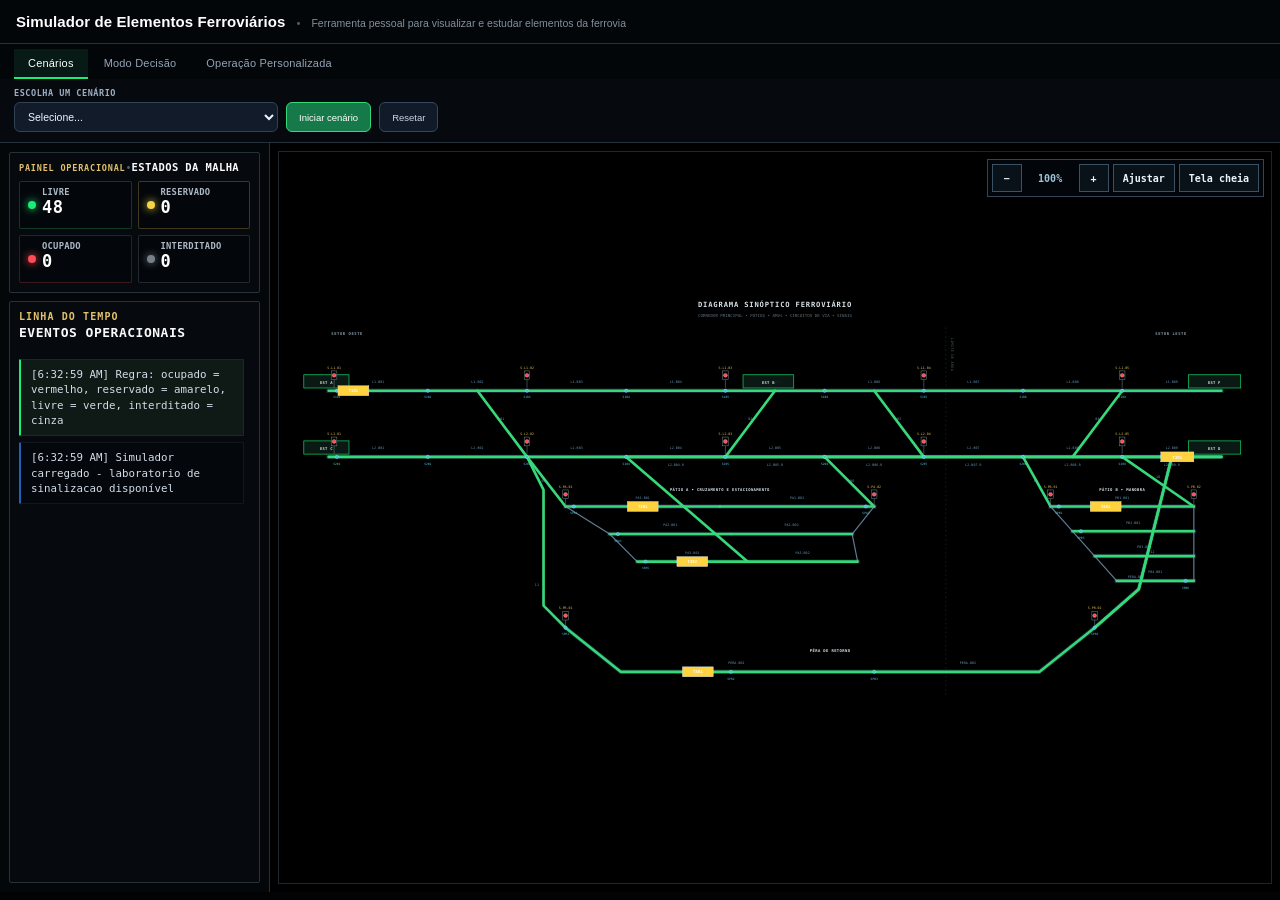
==== commit f2daa3ec: "ajustes nas decisões" ====
--- a/index.html
+++ b/index.html
@@ -4,7 +4,7 @@
   <meta charset="UTF-8">
   <meta name="viewport" content="width=device-width, initial-scale=1.0">
   <title>Simulador de Elementos Ferroviários</title>
-  <link rel="stylesheet" href="./css/cco.css?v=64">
+  <link rel="stylesheet" href="./css/cco.css?v=69">
 </head>
 <body>
 <header class="cco-header">
@@ -223,7 +223,7 @@
 </section>
 
 </main>
-<script src="./js/cco.js?v=64"></script>
-<script src="./js/decisions.js?v=64"></script>
+<script src="./js/cco.js?v=69"></script>
+<script src="./js/decisions.js?v=69"></script>
 </body>
 </html>
--- a/css/cco.css
+++ b/css/cco.css
@@ -433,3 +433,21 @@
 .map-toolbar button:hover{border-color:#20e878;color:#20e878;background:#0d1b18}
 #map-zoom-level{min-width:49px;color:#9fc4da;font:700 10px Consolas,monospace;text-align:center}
 @media(max-width:900px){.brand-block--inline .subtitle,.brand-separator{display:none}.cco-main{grid-template-columns:1fr!important;height:auto!important}.synoptic-panel{min-height:560px}.map-toolbar{top:13px;right:13px}.map-toolbar button{padding:0 7px}}
+
+
+/* ===== Revisão v65 - conteúdo instrutivo do Modo Decisão ===== */
+.learning-box{margin:12px 0;padding:11px 12px;border:1px solid #2d4856;border-left:3px solid #5bb8e8;background:#061019}
+.learning-box strong{display:block;margin-bottom:5px;color:#8fd4f6;font-size:10px;letter-spacing:.45px;text-transform:uppercase}
+.learning-box p{margin:0;color:#d2dee6;font-size:11px;line-height:1.5}
+
+/* Revisão v67 - mantém o mapa visível durante as consequências das decisões. */
+.resultado-escolha-overlay{background:rgba(3,4,6,.62)!important}
+
+
+/* ===== Revisão v68 - aviso entre decisão e animação ===== */
+.mission-map-notice{position:absolute;z-index:25;left:50%;top:18px;transform:translate(-50%,-12px);padding:9px 16px;border:1px solid #20e878;background:rgba(3,12,9,.96);color:#c8ffe0;font:700 11px Consolas,monospace;opacity:0;pointer-events:none;transition:opacity .18s,transform .18s}
+.mission-map-notice.visible{opacity:1;transform:translate(-50%,0)}
+
+
+/* ===== Revisão v69 - consequência visual primeiro ===== */
+.mission-map-notice{font-size:12px!important;top:54px!important;box-shadow:0 0 24px rgba(32,232,120,.22)}
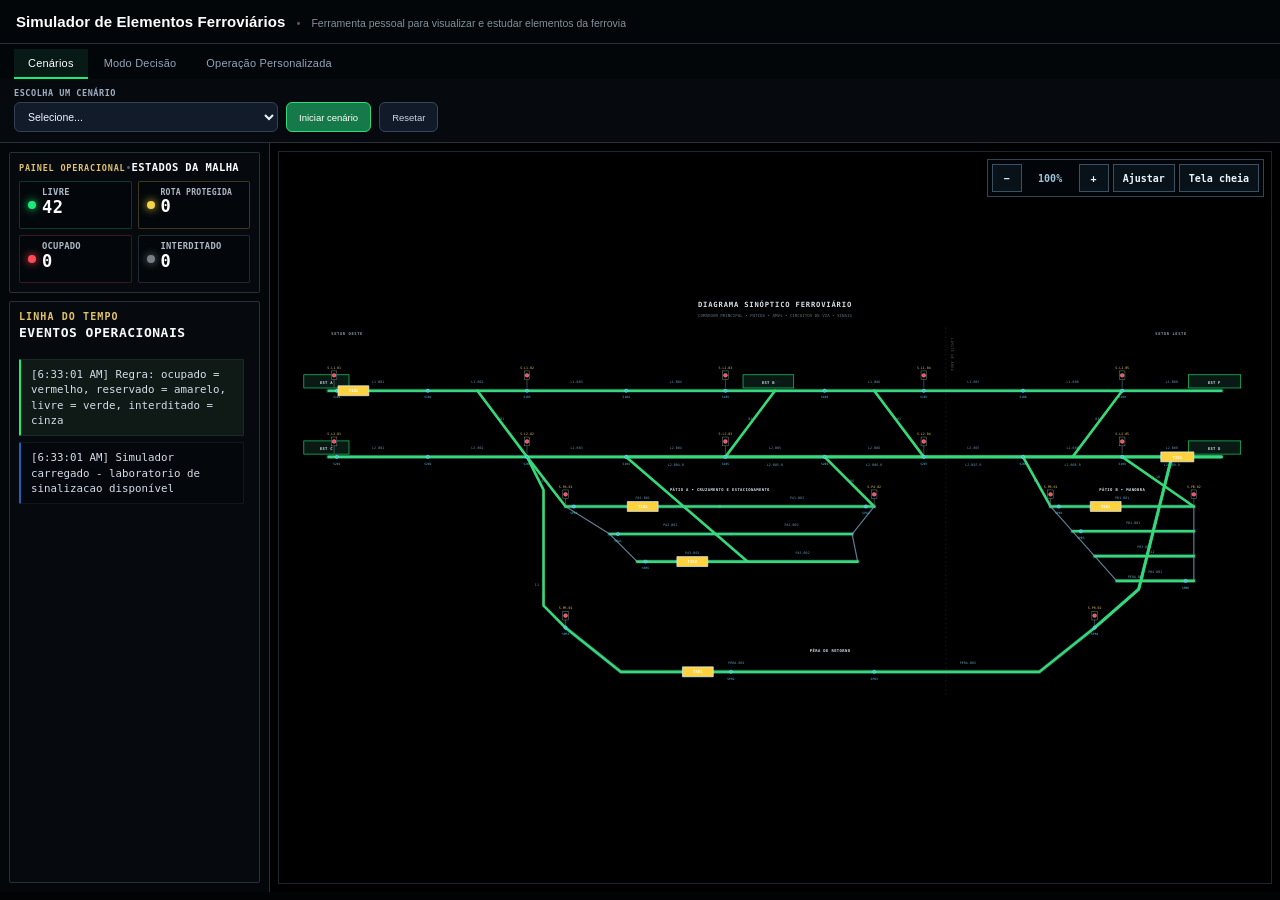
==== commit 2372f06d: "melhorias nas missões" ====
--- a/index.html
+++ b/index.html
@@ -4,7 +4,7 @@
   <meta charset="UTF-8">
   <meta name="viewport" content="width=device-width, initial-scale=1.0">
   <title>Simulador de Elementos Ferroviários</title>
-  <link rel="stylesheet" href="./css/cco.css?v=69">
+  <link rel="stylesheet" href="./css/cco.css?v=74">
 </head>
 <body>
 <header class="cco-header">
@@ -74,7 +74,7 @@
     <div class="decision-game-hud" aria-label="Progresso da missão">
       <span><small>Pontuação</small><strong id="game-score">100</strong></span>
       <span><small>Segurança</small><strong id="game-safety">100%</strong></span>
-      <span><small>Vidas</small><strong id="game-lives">3</strong></span>
+      <span><small>Tentativas</small><strong id="game-lives">3</strong></span>
       <span><small>Sequência</small><strong id="game-streak">0</strong></span>
     </div>
   </div>
@@ -115,13 +115,13 @@
       </div>
       <div class="state-dashboard">
         <div class="state-card state-card--free"><div class="state-card-icon"></div><div><span class="state-card-label">Livre</span><strong id="state-count-free">0</strong></div></div>
-        <div class="state-card state-card--reserved"><div class="state-card-icon"></div><div><span class="state-card-label">Reservado</span><strong id="state-count-reserved">0</strong></div></div>
+        <div class="state-card state-card--reserved"><div class="state-card-icon"></div><div><span class="state-card-label">Rota protegida</span><strong id="state-count-reserved">0</strong></div></div>
         <div class="state-card state-card--busy"><div class="state-card-icon"></div><div><span class="state-card-label">Ocupado</span><strong id="state-count-busy">0</strong></div></div>
         <div class="state-card state-card--off"><div class="state-card-icon"></div><div><span class="state-card-label">Interditado</span><strong id="state-count-off">0</strong></div></div>
       </div>
       <div class="state-legend">
         <span><i class="state-dot state-free"></i> Bloco liberado para circulação</span>
-        <span><i class="state-dot state-reserved"></i> Rota autorizada aguardando trem</span>
+        <span><i class="state-dot state-reserved"></i> Trechos da rota estabelecida e protegida</span>
         <span><i class="state-dot state-busy"></i> Trem ocupando o bloco</span>
         <span><i class="state-dot state-off"></i> Falha, bloqueio ou manutenção</span>
       </div>
@@ -223,7 +223,7 @@
 </section>
 
 </main>
-<script src="./js/cco.js?v=69"></script>
-<script src="./js/decisions.js?v=69"></script>
+<script src="./js/cco.js?v=74"></script>
+<script src="./js/decisions.js?v=74"></script>
 </body>
 </html>
--- a/css/cco.css
+++ b/css/cco.css
@@ -451,3 +451,12 @@
 
 /* ===== Revisão v69 - consequência visual primeiro ===== */
 .mission-map-notice{font-size:12px!important;top:54px!important;box-shadow:0 0 24px rgba(32,232,120,.22)}
+
+
+/* ===== Revisão v70 - trens sobre a via e ocupação única ===== */
+.train{transform-box:fill-box;transform-origin:center;filter:none!important}
+.train-loco{vector-effect:non-scaling-stroke}
+
+
+/* ===== Revisão v74 - rota completa estabelecida e liberação seccional ===== */
+.state-card--reserved .state-card-label{font-size:8.1px!important}
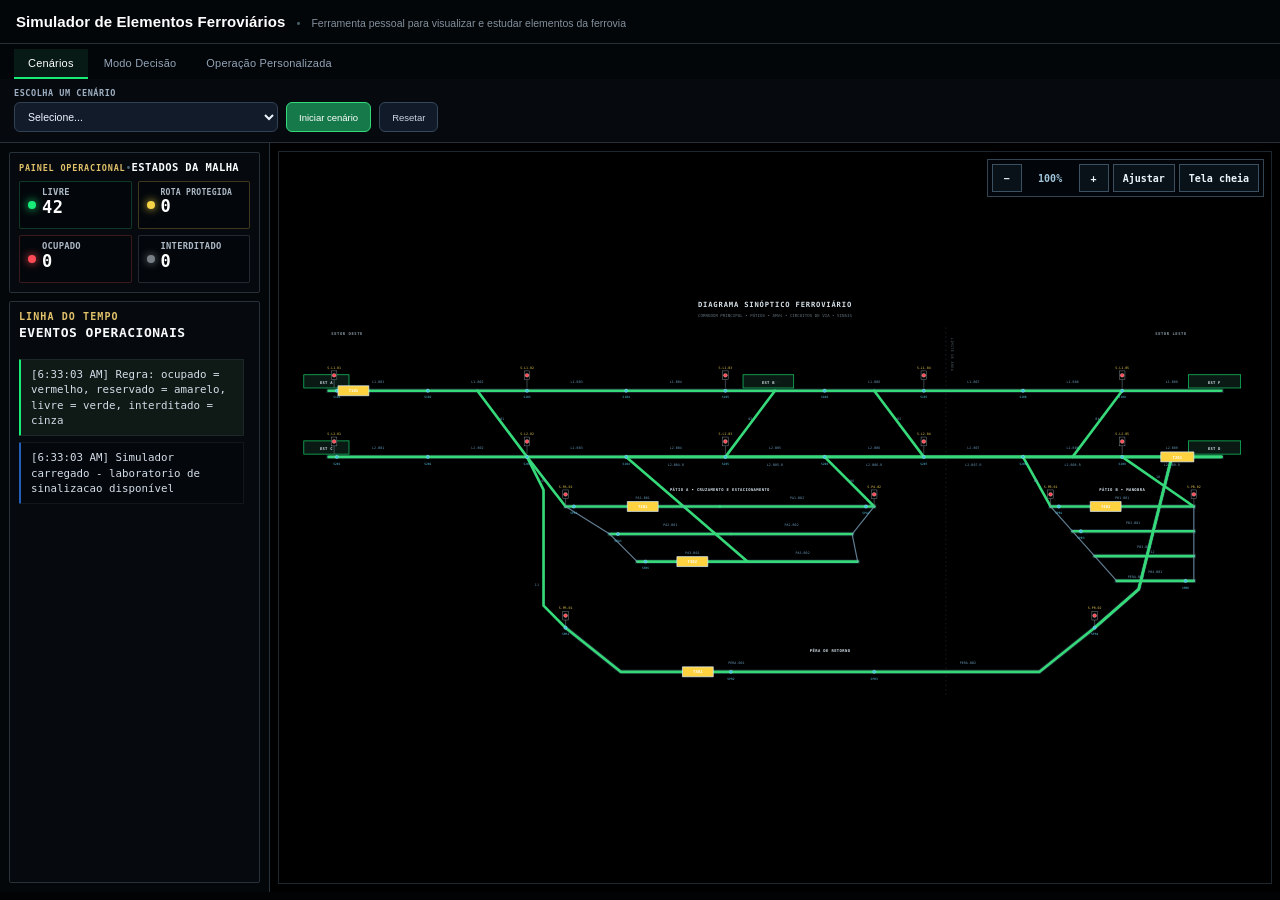
==== commit 20ee1ecd: "melhoria na operação personalizada" ====
--- a/index.html
+++ b/index.html
@@ -4,7 +4,7 @@
   <meta charset="UTF-8">
   <meta name="viewport" content="width=device-width, initial-scale=1.0">
   <title>Simulador de Elementos Ferroviários</title>
-  <link rel="stylesheet" href="./css/cco.css?v=74">
+  <link rel="stylesheet" href="./css/cco.css?v=75">
 </head>
 <body>
 <header class="cco-header">
@@ -82,22 +82,35 @@
   <div class="mode-panel mode-panel--custom" data-mode-panel="livre">
     <div class="custom-intro">
       <strong>Operação Personalizada</strong>
-      <span>Configure dois trens, velocidade e rota. O despacho só comeca quando você clicar em iniciar.</span>
-    </div>
-    <div class="custom-trains-grid">
+      <span>Selecione até quatro trens. Somente rotas contínuas e compatíveis com a posição inicial serão apresentadas.</span>
+    </div>
+    <div class="custom-trains-grid custom-trains-grid--four">
       <fieldset class="custom-train-card">
         <legend>Trem 1</legend>
-        <label class="operation-field"><span>Nome do trem</span><input id="custom-train-1-name" type="text" value="T201" maxlength="12"></label>
-        <label class="operation-field"><span>Velocidade</span><select id="custom-train-1-speed"><option value="0.70">Lenta</option><option value="1" selected>Normal</option><option value="1.30">Rápida</option></select></label>
-        <label class="operation-field operation-field--wide"><span>Rota</span><select id="custom-train-1-route"></select></label>
+        <label class="operation-field"><span>Trem</span><select id="custom-train-1-name"><option value="">Não utilizar</option><option value="T101">T101</option><option value="T201" selected>T201</option><option value="T301">T301</option><option value="T302">T302</option><option value="T401">T401</option><option value="T501">T501</option></select></label>
+        <label class="operation-field"><span>Velocidade</span><select id="custom-train-1-speed"><option value="0.70">Lenta</option><option value="1" selected>Normal</option><option value="1.20">Rápida</option></select></label>
+        <label class="operation-field operation-field--wide"><span>Rota ferroviária válida</span><select id="custom-train-1-route"><option value="">Selecione um trem</option></select></label>
       </fieldset>
       <fieldset class="custom-train-card">
         <legend>Trem 2</legend>
-        <label class="operation-field"><span>Nome do trem</span><input id="custom-train-2-name" type="text" value="T301" maxlength="12"></label>
-        <label class="operation-field"><span>Velocidade</span><select id="custom-train-2-speed"><option value="0.70">Lenta</option><option value="1" selected>Normal</option><option value="1.30">Rápida</option></select></label>
-        <label class="operation-field operation-field--wide"><span>Rota</span><select id="custom-train-2-route"></select></label>
-      </fieldset>
-    </div>
+        <label class="operation-field"><span>Trem</span><select id="custom-train-2-name"><option value="">Não utilizar</option><option value="T101">T101</option><option value="T201">T201</option><option value="T301" selected>T301</option><option value="T302">T302</option><option value="T401">T401</option><option value="T501">T501</option></select></label>
+        <label class="operation-field"><span>Velocidade</span><select id="custom-train-2-speed"><option value="0.70">Lenta</option><option value="1" selected>Normal</option><option value="1.20">Rápida</option></select></label>
+        <label class="operation-field operation-field--wide"><span>Rota ferroviária válida</span><select id="custom-train-2-route"><option value="">Selecione um trem</option></select></label>
+      </fieldset>
+      <fieldset class="custom-train-card">
+        <legend>Trem 3</legend>
+        <label class="operation-field"><span>Trem</span><select id="custom-train-3-name"><option value="">Não utilizar</option><option value="T101">T101</option><option value="T201">T201</option><option value="T301">T301</option><option value="T302">T302</option><option value="T401">T401</option><option value="T501">T501</option></select></label>
+        <label class="operation-field"><span>Velocidade</span><select id="custom-train-3-speed"><option value="0.70">Lenta</option><option value="1" selected>Normal</option><option value="1.20">Rápida</option></select></label>
+        <label class="operation-field operation-field--wide"><span>Rota ferroviária válida</span><select id="custom-train-3-route"><option value="">Selecione um trem</option></select></label>
+      </fieldset>
+      <fieldset class="custom-train-card">
+        <legend>Trem 4</legend>
+        <label class="operation-field"><span>Trem</span><select id="custom-train-4-name"><option value="">Não utilizar</option><option value="T101">T101</option><option value="T201">T201</option><option value="T301">T301</option><option value="T302">T302</option><option value="T401">T401</option><option value="T501">T501</option></select></label>
+        <label class="operation-field"><span>Velocidade</span><select id="custom-train-4-speed"><option value="0.70">Lenta</option><option value="1" selected>Normal</option><option value="1.20">Rápida</option></select></label>
+        <label class="operation-field operation-field--wide"><span>Rota ferroviária válida</span><select id="custom-train-4-route"><option value="">Selecione um trem</option></select></label>
+      </fieldset>
+    </div>
+    <div class="custom-help"><strong>Regra do simulador:</strong> cada trem começa no início da rota selecionada. Rotas descontínuas, incompatíveis ou pertencentes a outro trem não são oferecidas.</div>
     <div class="custom-actions">
       <button type="button" class="operation-primary" id="run-custom-operation">Iniciar operação</button>
       <button type="button" class="operation-secondary" id="reset-custom-operation">Limpar</button>
@@ -223,7 +236,7 @@
 </section>
 
 </main>
-<script src="./js/cco.js?v=74"></script>
-<script src="./js/decisions.js?v=74"></script>
+<script src="./js/cco.js?v=75"></script>
+<script src="./js/decisions.js?v=75"></script>
 </body>
 </html>
--- a/css/cco.css
+++ b/css/cco.css
@@ -460,3 +460,12 @@
 
 /* ===== Revisão v74 - rota completa estabelecida e liberação seccional ===== */
 .state-card--reserved .state-card-label{font-size:8.1px!important}
+
+
+/* ===== Revisão v75 - Operação Personalizada validada ===== */
+.custom-trains-grid--four{grid-template-columns:repeat(2,minmax(0,1fr))!important;gap:10px!important}
+.custom-trains-grid--four .custom-train-card{grid-template-columns:145px 135px minmax(260px,1fr)!important}
+.custom-help{margin-top:8px;padding:8px 10px;border:1px solid #2c4353;background:#071019;color:#a9bfce;font-size:10px;line-height:1.4}
+.custom-help strong{color:#74d8a0}
+@media(max-width:1200px){.custom-trains-grid--four{grid-template-columns:1fr!important}.custom-trains-grid--four .custom-train-card{grid-template-columns:150px 140px minmax(220px,1fr)!important}}
+@media(max-width:720px){.custom-trains-grid--four .custom-train-card{grid-template-columns:1fr!important}}
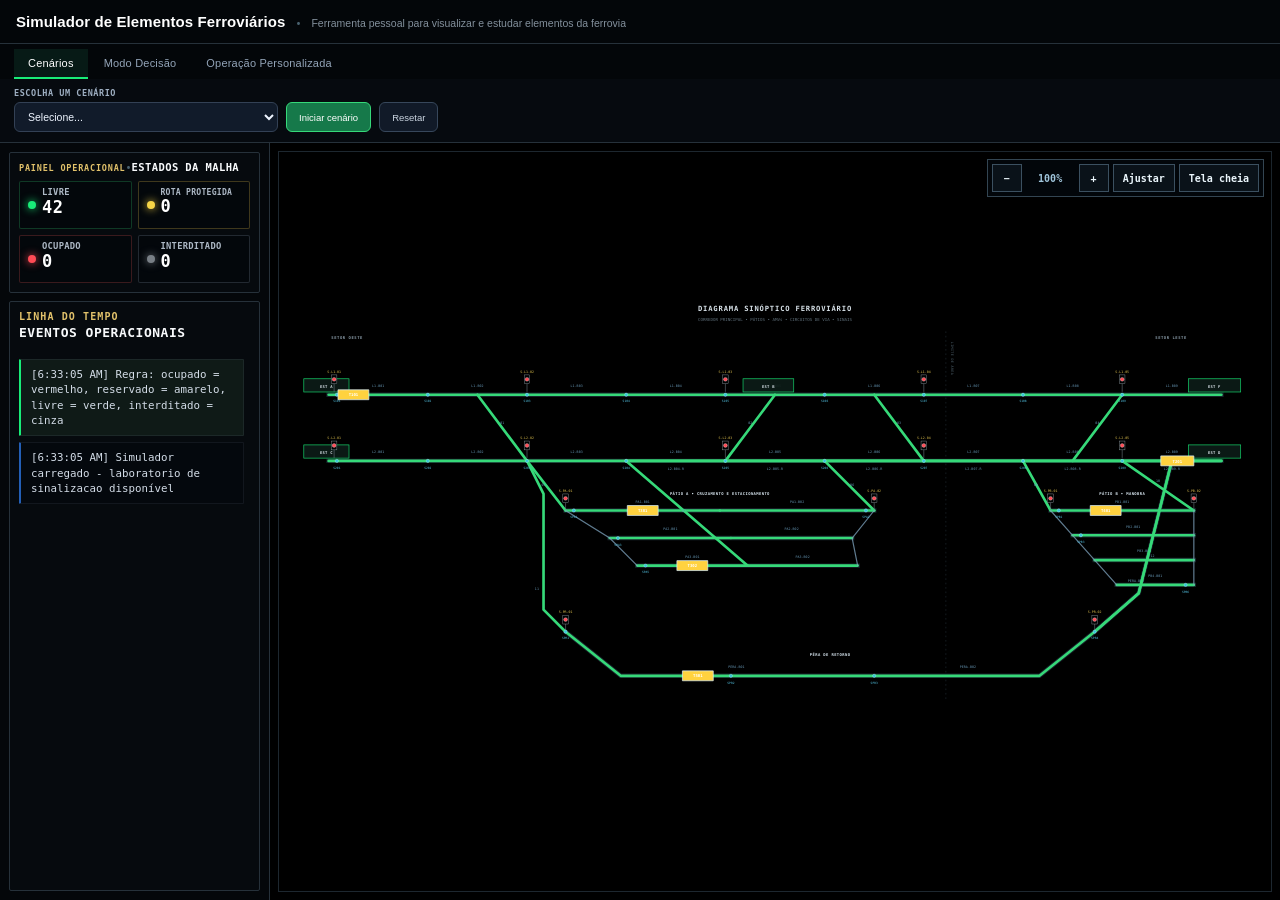
==== commit 53a5b18a: "melhoria layout operação personalizada" ====
--- a/index.html
+++ b/index.html
@@ -4,7 +4,7 @@
   <meta charset="UTF-8">
   <meta name="viewport" content="width=device-width, initial-scale=1.0">
   <title>Simulador de Elementos Ferroviários</title>
-  <link rel="stylesheet" href="./css/cco.css?v=75">
+  <link rel="stylesheet" href="./css/cco.css?v=77">
 </head>
 <body>
 <header class="cco-header">
@@ -113,7 +113,8 @@
     <div class="custom-help"><strong>Regra do simulador:</strong> cada trem começa no início da rota selecionada. Rotas descontínuas, incompatíveis ou pertencentes a outro trem não são oferecidas.</div>
     <div class="custom-actions">
       <button type="button" class="operation-primary" id="run-custom-operation">Iniciar operação</button>
-      <button type="button" class="operation-secondary" id="reset-custom-operation">Limpar</button>
+      <button type="button" class="operation-secondary" id="reset-custom-operation">Limpar configuração</button>
+      <button type="button" class="operation-secondary" id="toggle-custom-panel" aria-expanded="true">Recolher painel</button>
       <span id="custom-operation-message" role="status" aria-live="polite"></span>
     </div>
   </div>
@@ -236,7 +237,7 @@
 </section>
 
 </main>
-<script src="./js/cco.js?v=75"></script>
-<script src="./js/decisions.js?v=75"></script>
+<script src="./js/cco.js?v=77"></script>
+<script src="./js/decisions.js?v=77"></script>
 </body>
 </html>
--- a/css/cco.css
+++ b/css/cco.css
@@ -469,3 +469,42 @@
 .custom-help strong{color:#74d8a0}
 @media(max-width:1200px){.custom-trains-grid--four{grid-template-columns:1fr!important}.custom-trains-grid--four .custom-train-card{grid-template-columns:150px 140px minmax(220px,1fr)!important}}
 @media(max-width:720px){.custom-trains-grid--four .custom-train-card{grid-template-columns:1fr!important}}
+
+
+/* ===== Revisão v76 - mapa visível na Operação Personalizada ===== */
+html,body{height:100%;overflow:hidden!important}
+body{display:flex!important;flex-direction:column!important;min-height:0}
+.cco-header,.operation-hub{flex:0 0 auto}
+.cco-main{flex:1 1 auto!important;height:auto!important;min-height:0!important}
+.synoptic-panel,.synoptic-viewport{min-height:0!important}
+.mode-panel--custom.active{max-height:238px;overflow-y:auto;align-items:stretch!important}
+.mode-panel--custom .custom-intro{margin-bottom:5px!important}
+.mode-panel--custom .custom-trains-grid--four{gap:6px!important}
+.mode-panel--custom .custom-train-card{padding:5px 7px!important;gap:6px!important}
+.mode-panel--custom .custom-help{margin-top:5px!important;padding:5px 8px!important}
+.mode-panel--custom .custom-actions{margin-top:5px!important}
+.operation-hub.custom-collapsed .mode-panel--custom.active{max-height:43px;overflow:hidden;padding-top:6px!important;padding-bottom:6px!important}
+.operation-hub.custom-collapsed .mode-panel--custom .custom-intro,
+.operation-hub.custom-collapsed .mode-panel--custom .custom-trains-grid,
+.operation-hub.custom-collapsed .mode-panel--custom .custom-help{display:none!important}
+.operation-hub.custom-collapsed .mode-panel--custom .custom-actions{margin:0!important}
+.operation-hub.custom-collapsed #run-custom-operation,
+.operation-hub.custom-collapsed #reset-custom-operation,
+.operation-hub.custom-collapsed #custom-operation-message{display:none!important}
+#toggle-custom-panel{white-space:nowrap}
+@media(max-height:760px){.mode-panel--custom.active{max-height:190px}.mode-panel--custom .custom-help{display:none}}
+
+
+/* ===== Revisão v77 - barra de ações da Operação Personalizada ===== */
+.mode-panel--custom .custom-actions{position:sticky;bottom:0;z-index:8;display:flex!important;align-items:center!important;justify-content:flex-end!important;gap:9px!important;min-height:52px;margin:8px -14px -10px!important;padding:9px 14px!important;border-top:1px solid #263746;background:linear-gradient(180deg,rgba(7,12,18,.98),#05090d);box-shadow:0 -6px 16px rgba(0,0,0,.22)}
+.mode-panel--custom .custom-actions .operation-primary,.mode-panel--custom .custom-actions .operation-secondary{display:inline-flex!important;align-items:center;justify-content:center;width:auto!important;min-width:138px;height:35px!important;padding:0 16px!important;border-radius:6px!important;font-family:"Segoe UI",Arial,sans-serif!important;font-size:10.5px!important;font-weight:700!important;letter-spacing:.1px;white-space:nowrap;transition:background .15s ease,border-color .15s ease,color .15s ease,transform .15s ease}
+.mode-panel--custom .custom-actions .operation-primary{border:1px solid #31dc84!important;background:#0d8e55!important;color:#fff!important;box-shadow:0 0 0 1px rgba(49,220,132,.08) inset}
+.mode-panel--custom .custom-actions .operation-primary:hover{background:#11a865!important;border-color:#57efa0!important;transform:translateY(-1px)}
+.mode-panel--custom .custom-actions .operation-secondary{border:1px solid #3b5265!important;background:#101a25!important;color:#d8e5ed!important}
+.mode-panel--custom .custom-actions .operation-secondary:hover{border-color:#6c8ba2!important;background:#172635!important;color:#fff!important;transform:translateY(-1px)}
+.mode-panel--custom #toggle-custom-panel{min-width:132px;border-color:#315e73!important;color:#9dd8ef!important}
+.mode-panel--custom #custom-operation-message{order:-1;flex:1 1 auto;min-width:0;margin-right:auto;color:#8fc9a8!important;font-size:10px!important;line-height:1.3;overflow:hidden;text-overflow:ellipsis;white-space:nowrap}
+.operation-hub.custom-collapsed .mode-panel--custom.active{max-height:52px!important}
+.operation-hub.custom-collapsed .mode-panel--custom .custom-actions{min-height:40px;margin:-1px -14px!important;padding:6px 14px!important;border-top:0;box-shadow:none;justify-content:flex-end!important}
+.operation-hub.custom-collapsed #toggle-custom-panel{display:inline-flex!important;min-width:150px}
+@media(max-width:760px){.mode-panel--custom .custom-actions{flex-wrap:wrap;position:relative;margin:8px 0 0!important;padding:8px 0!important}.mode-panel--custom .custom-actions .operation-primary,.mode-panel--custom .custom-actions .operation-secondary{flex:1 1 145px}.mode-panel--custom #custom-operation-message{flex-basis:100%;order:-1;white-space:normal}}
